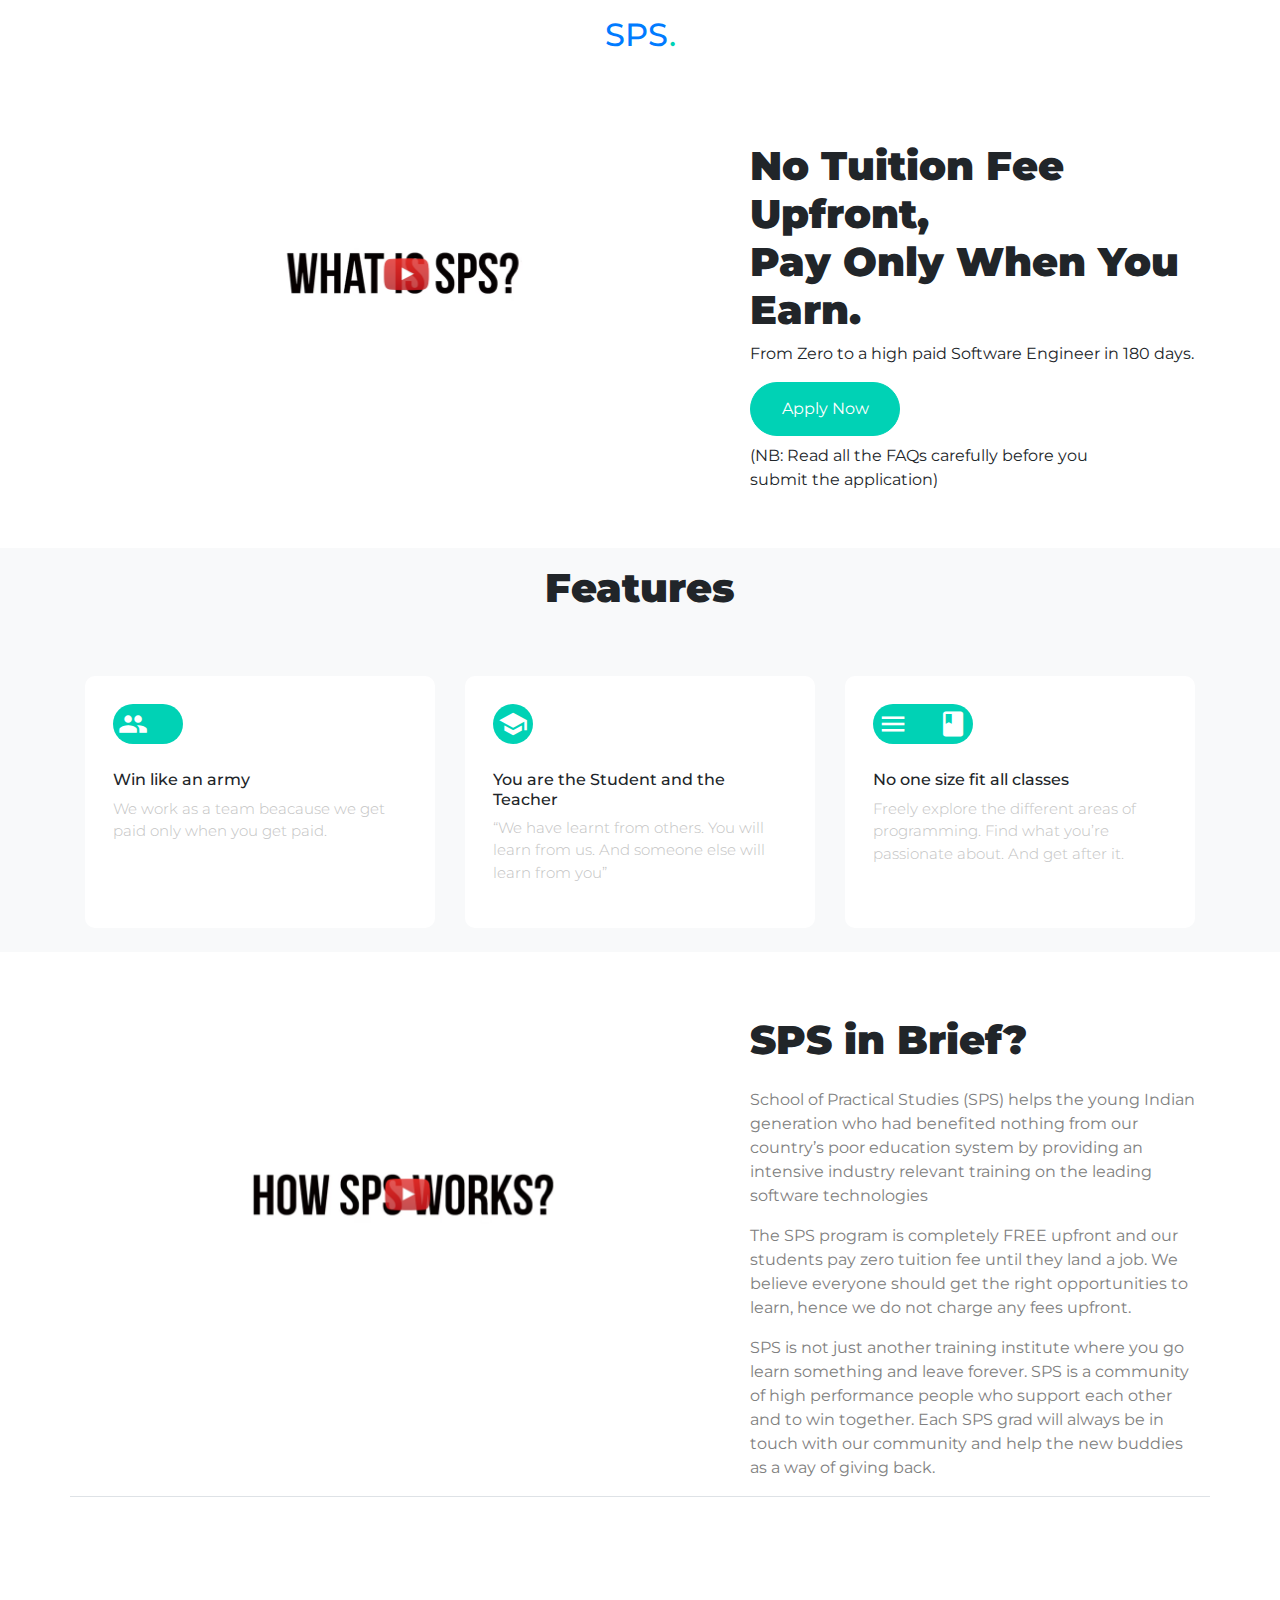
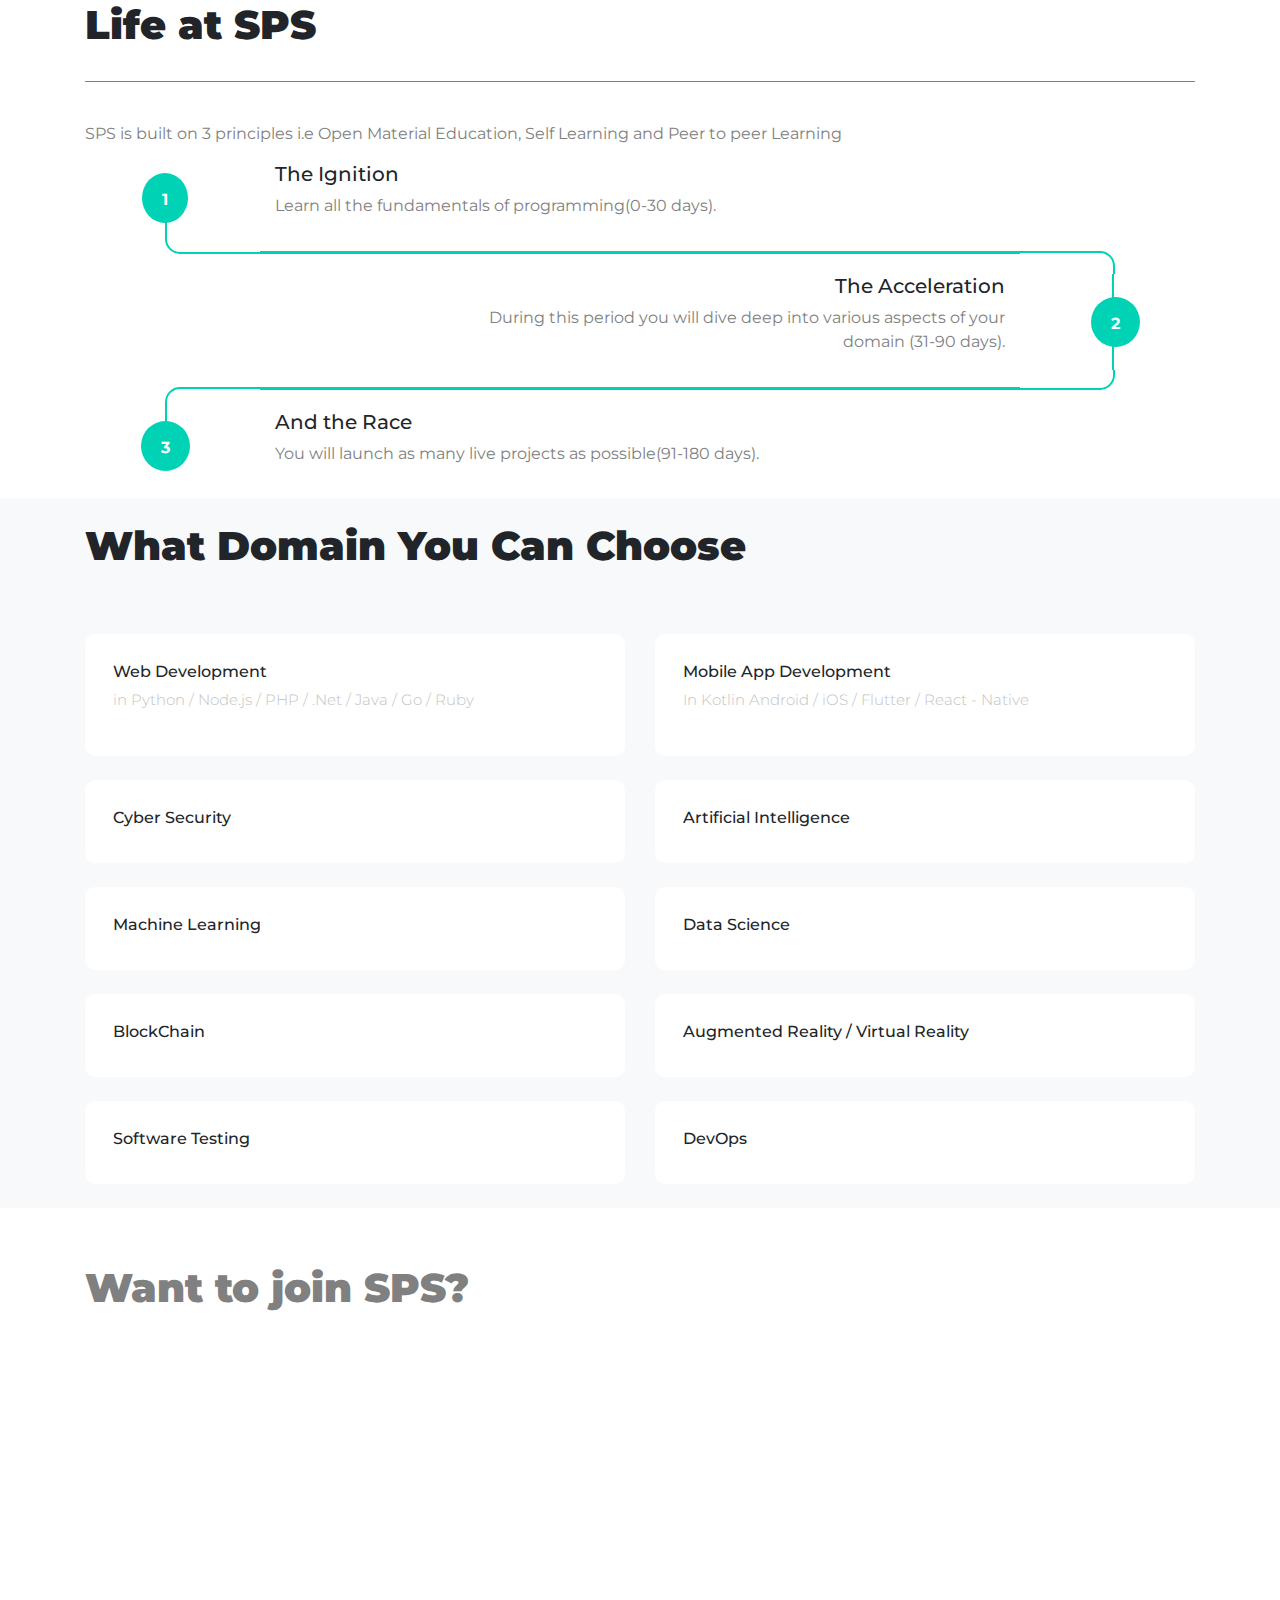
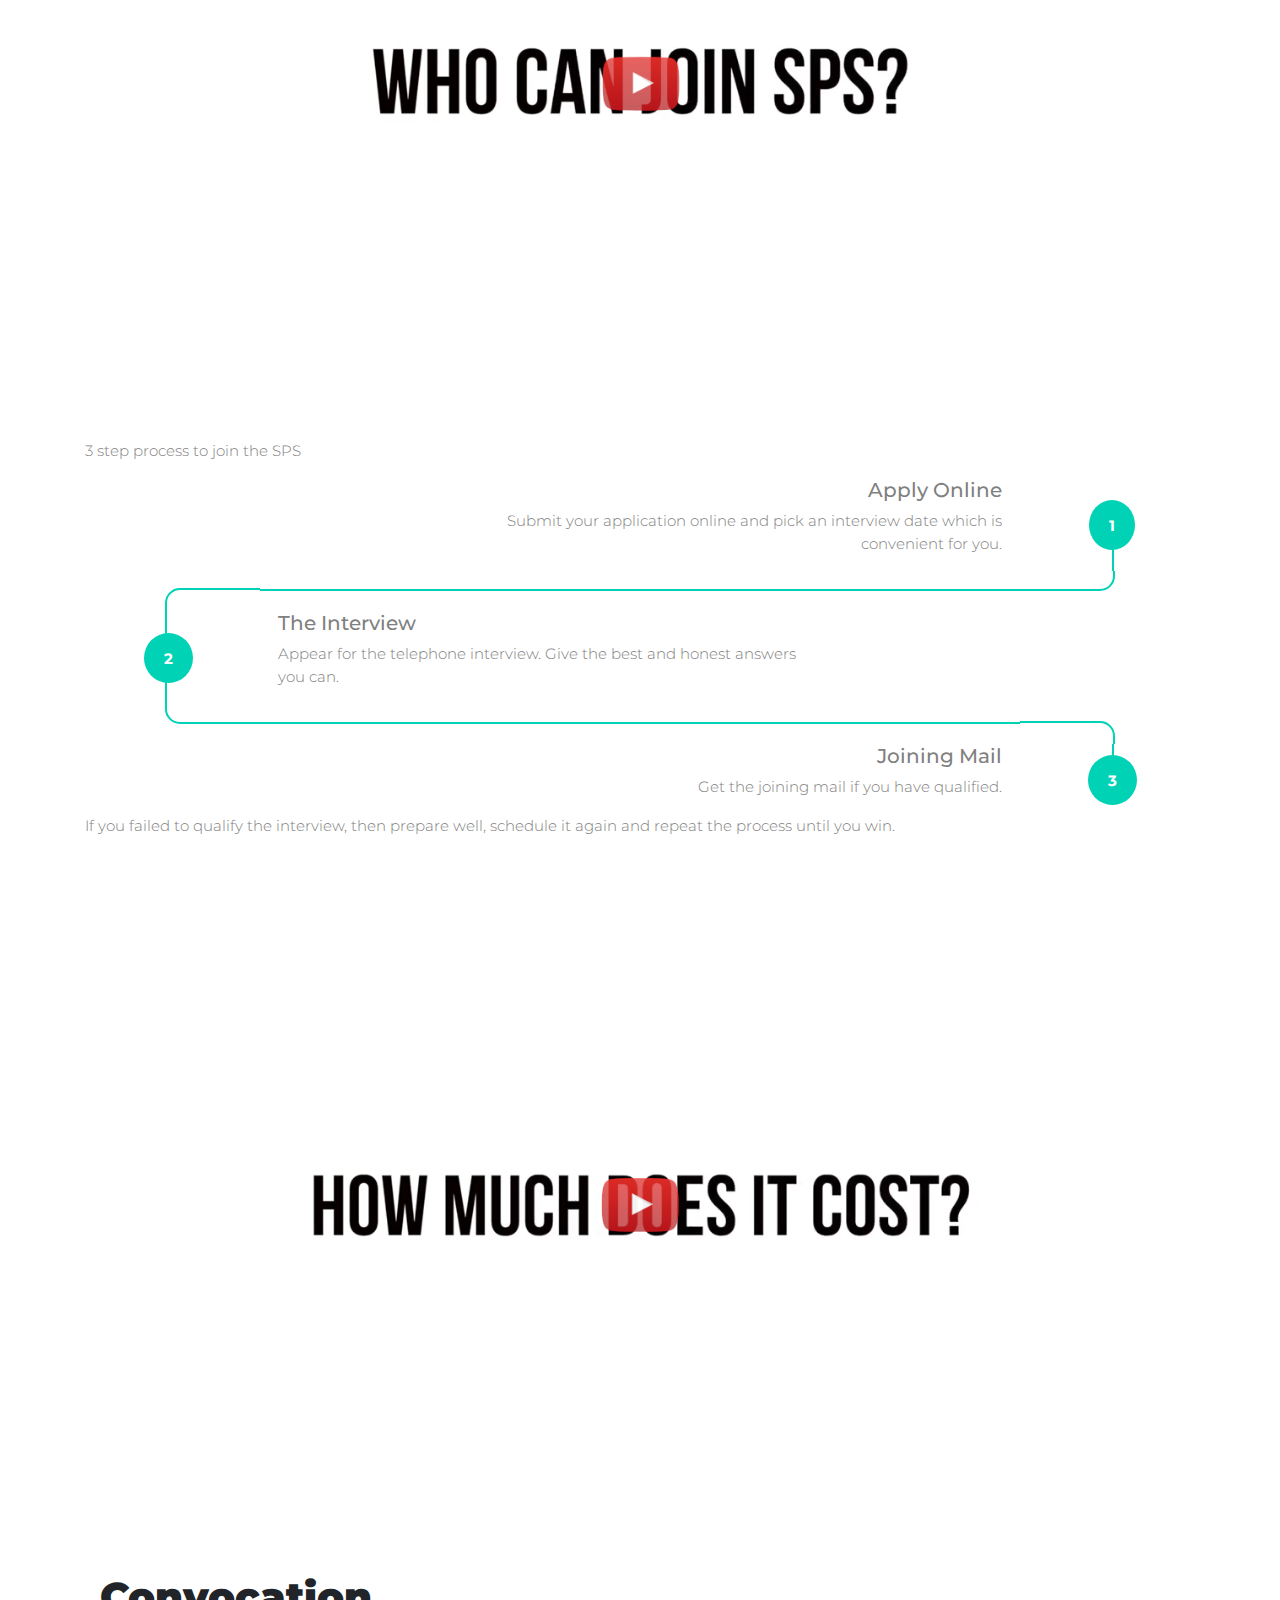
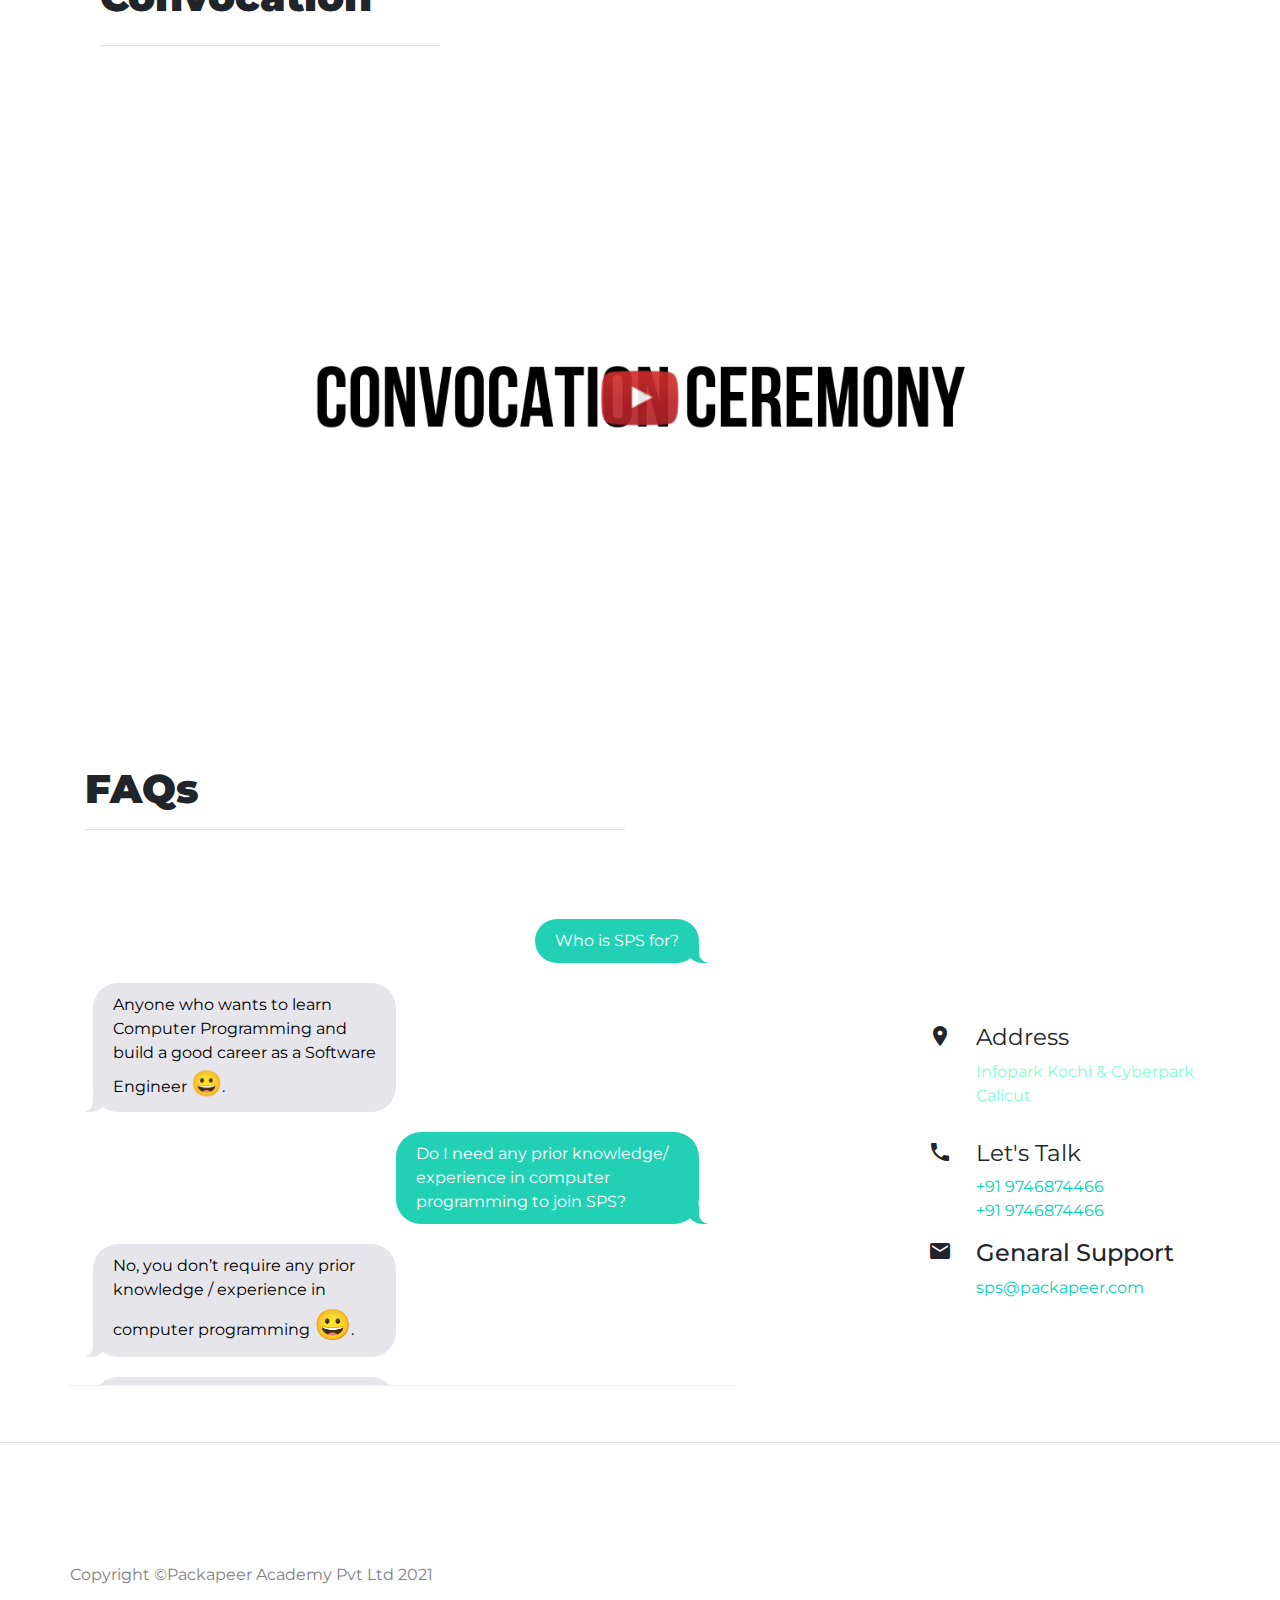
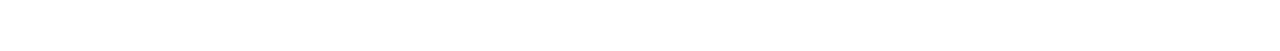
==== index.html @ 2b617ceb "completed Sps-Website" ====
<!DOCTYPE html>
<html lang="en">
<head>
    <meta charset="UTF-8">
    <meta http-equiv="X-UA-Compatible" content="IE=edge">
    <meta name="viewport" content="width=device-width, initial-scale=1.0">
    <title>Document</title>
    <link rel="stylesheet" href="https://pro.fontawesome.com/releases/v5.10.0/css/all.css" integrity="sha384-AYmEC3Yw5cVb3ZcuHtOA93w35dYTsvhLPVnYs9eStHfGJvOvKxVfELGroGkvsg+p" crossorigin="anonymous"/>
    <link href="https://cdn.jsdelivr.net/npm/bootstrap@5.1.1/dist/css/bootstrap.min.css" rel="stylesheet" integrity="sha384-F3w7mX95PdgyTmZZMECAngseQB83DfGTowi0iMjiWaeVhAn4FJkqJByhZMI3AhiU" crossorigin="anonymous">
    <link rel="stylesheet" href="style.css">
    <link rel="stylesheet" href="https://cdnjs.cloudflare.com/ajax/libs/twitter-bootstrap/4.0.0-beta.2/css/bootstrap.css">
    <link href="https://fonts.googleapis.com/icon?family=Material+Icons"
      rel="stylesheet">
</head>
<body>
    <div id="sps-section">
        <div class="container" id="m1">
            <div class="row">
                <div class="col-12 text-center mt-3">
                    <h2 class="sps-logo"><a href="index.html" class="text-black">SPS<span id="logo-span">.</span></a>
                    </h2>
                </div>
            </div>
            <div class="site-section">
                <div class="row mb-5 site site-section feature-big">
                    <div class="col-lg-7" id="m2">
                        <img src="whatssps.png" class="img-fluid mb-5" alt="">
                    </div>
                    <div class="col-lg-5 ps-lg-5 ms-auto mt-md-5 text-black">
                        <h2 style="font-weight: 900; font-size: 40px;">
                            No Tuition Fee Upfront,<br>
                            Pay Only When You Earn.
                        </h2>
                        <p class="mb-3">From Zero to a high paid Software Engineer in 180 days.</p>
                        <div>
                            <a href="#" id="apply-btn" class="btn btn-primary me-2 mb-2">Apply Now</a>
                            <p class="mb-2">(NB: Read all the FAQs carefully before you<br>
                                submit the application)</p>
                        </div>
                    </div>
                </div>
            </div>
       </div>
        <div class="site-section bg-light" id="features">
            <div class="container">
                <div class="row mb-5">
                    <div class="col-12 text-center">
                           <h2 class="feature_title mb-3" id="feature-title">Features</h2>
                    </div>
                </div>
                <div class="row">
                    <div class="col-md-6 col-lg-4 mb-4 mb-lg-4"  id="feature_sec">
                        <div class=" d-block" id="feature_div">
                            <div class="feature_icon mb-4">
                                <span class="material-icons">
                                    groups
                                    </span>
                            </div>
                            <div id="feature-feed">
                                <h3>
                                    Win like an army
                                </h3>
                                <p>We work as a team beacause we get paid only when you get paid.</p>
                                
                            </div>
                        </div>
                    </div>
                    <div class="col-md-6 col-lg-4 mb-4 mb-lg-4" id="feature_sec">
                        <div class="unit-4 d-block" id="feature_div">
                            <div class="unit-4-icon mb-4">
                                
                                <span class="material-icons">
                                    school
                                    </span>
                            </div>
                            <div id="feature-feed">
                                <h3>
                                    You are the Student and the Teacher
                                </h3>
                                <p>“We have learnt from others. You will learn from us. And someone else will learn from you”</p>
                            </div>
                        </div>
                    </div>
                    <div class="col-md-6 col-lg-4 mb-4 mb-lg-4" id="feature_sec">
                        <div class="d-block" id="feature_div">
                            <div class="mb-4">
                                
                                <span class="material-icons">
                                    menu_book
                                    </span>
                            </div>
                            <div id="feature-feed">
                                <h3>
                                    No one size fit all classes
                                </h3>
                                <p>Freely explore the different areas of programming. Find what you’re passionate about. And get after it.</p>
                            </div>
                        </div>
                    </div>
                </div>
            </div>
        </div>
        <div class="brief_section">
            <div class="container">
                <div class="row mb-5 site-section border-bottom">
                    <div class="col-lg-7"> 
                        <img src="Howspsworks.png" class="img-fluid mt-5 mb-5" style="cursor: pointer;" alt="">
                    </div>
                    <div class="col-lg-5 ps-lg-5 ms-auto mt-md-5" id="brief_sec">
                        <h1 class="mb-4" style="font-size: 40px; font-weight: 900;">SPS in Brief?</h1>
                        <p>School of Practical Studies (SPS) helps the young Indian generation who had benefited nothing from our country’s poor education system by providing an intensive industry relevant training on the leading software technologies</p>
                        <p>The SPS program is completely FREE upfront and our students pay zero tuition fee until they land a job. We believe everyone should get the right opportunities to learn, hence we do not charge any fees upfront.</p>
                        <p>SPS is not just another training institute where you go learn something and leave forever. SPS is a community of high performance people who support each other and to win together. Each SPS grad will always be in touch with our community and help the new buddies as a way of giving back.</p>
                    </div>
                </div>
                <div class="row mt-3 mb-3">
                    <div class="col-lg-12 pe-lg-12 me-auto mt-5 order-2 order-lg-1" id="life_sec">
                        <h2 class="pb-3 pt-2 feature_life" style="font-size: 40px; font-weight: 900;">Life at SPS</h2>
                        <hr class="spsline">
                        <p class="pt-4" >SPS is built on 3 principles i.e Open Material Education, Self Learning and Peer to peer Learning</p>
    <!--first section-->
    <div class="row align-items-center how-it-works">
      <div class="col-2 text-center bottom">
        <div class="circle">1</div>
      </div>
      <div class="col-6" id="life_sec">
        <h5>The Ignition</h5>
        <p>Learn all the fundamentals of programming(0-30 days).</p>
      </div>
    </div>
    <!--path between 1-2-->
    <div class="row timeline">
      <div class="col-2">
        <div class="corner top-right"></div>
      </div>
      <div class="col-8">
        <hr/>
      </div>
      <div class="col-2">
        <div class="corner left-bottom"></div>
      </div>
    </div>
    <!--second section-->
    <div class="row align-items-center justify-content-end how-it-works">
      <div class="col-6 text-right" id="life_sec">
        <h5>The Acceleration</h5>
        <p>During this period you will dive deep into various aspects of your domain (31-90 days).</p>
      </div>
      <div class="col-2 text-center full">
        <div class="circle">2</div>
      </div>
    </div>
    <!--path between 2-3-->
    <div class="row timeline">
      <div class="col-2">
        <div class="corner right-bottom"></div>
      </div>
      <div class="col-8">
        <hr/>
      </div>
      <div class="col-2">
        <div class="corner top-left"></div>
      </div>
    </div>
    <!--third section-->
    <div class="row align-items-center how-it-works">
      <div class="col-2 text-center top">
        <div class="circle">3</div>
      </div>
      <div class="col-6" id="life_sec">
        <h5>And the Race</h5>
        <p>You will launch as many live projects as possible(91-180 days).</p>
      </div>
    </div>
                    </div>
                </div>
            </div>
        </div>
    </div>
    <div class="domain-section bg-light">
        <div class="container">
            <div class="row mb-5">
                <div class="col-12 text-center">
                    <h2 class="mb-3 mt-4 text-left" style="font-size: 40px; font-weight: 900;">What Domain You Can Choose</h2>
                </div>
            </div>
            <div class="row align-items-stretch">
                <div class="col-md-6 col-lg-6 mb-4 mb-lg-4">
                    <div id="feature_div">
                        <div id="feature-feed">
                            <h3>Web Development</h3>
                            <p>in Python / Node.js / PHP / .Net / Java / Go / Ruby</p>
                        </div>
                    </div>
                </div>
                <div class="col-md-6 col-lg-6 mb-4 mb-lg-4">
                    <div id="feature_div">
                        <div id="feature-feed">
                            <h3>Mobile App Development</h3>
                            <p>In Kotlin Android / iOS / Flutter / React - Native</p>
                        </div>
                    </div>
                </div>
                <div class="col-md-6 col-lg-6 mb-4 mb-lg-4">
                    <div id="feature_div">
                        <div id="feature-feed">
                            <h3>Cyber Security</h3>
                        </div>
                    </div>
                </div>
                <div class="col-md-6 col-lg-6 mb-4 mb-lg-4">
                    <div id="feature_div">
                        <div id="feature-feed">
                            <h3>Artificial Intelligence</h3>
                        </div>
                    </div>
                </div>
                <div class="col-md-6 col-lg-6 mb-4 mb-lg-4">
                    <div id="feature_div">
                        <div id="feature-feed">
                            <h3>Machine Learning</h3>
                        </div>
                    </div>
                </div>
                <div class="col-md-6 col-lg-6 mb-4 mb-lg-4">
                    <div id="feature_div">
                        <div id="feature-feed">
                            <h3>Data Science</h3>
                        </div>
                    </div>
                </div>
                <div class="col-md-6 col-lg-6 mb-4 mb-lg-4">
                    <div id="feature_div">
                        <div id="feature-feed">
                            <h3>BlockChain</h3>
                        </div>
                    </div>
                </div>
                <div class="col-md-6 col-lg-6 mb-4 mb-lg-4">
                    <div id="feature_div">
                        <div id="feature-feed">
                            <h3>Augmented Reality / Virtual Reality</h3>
                        </div>
                    </div>
                </div>
                <div class="col-md-6 col-lg-6 mb-4 mb-lg-4">
                    <div id="feature_div">
                        <div id="feature-feed">
                            <h3>Software Testing</h3>
                        </div>
                    </div>
                </div>
                <div class="col-md-6 col-lg-6 mb-4 mb-lg-4">
                    <div id="feature_div">
                        <div id="feature-feed">
                            <h3>DevOps</h3>
                        </div>
                    </div>
                </div>
            </div>
        </div>
    </div>
    <div class="join-section mb-3 mt-3 ">
        <div class="col-lg-12 pr-lg-12 mr-auto mt-5 order-2 order-lg-1">
            <div class=" container ">
                <h1 class="pb-3 pt-2 text-black" style="font-size:40px; font-weight: 900;">Want to join SPS?</h1>
                
                <div class="col-12">
                    <img src="whocanjoinsps.png" alt="youtube video of who can join sps" class="img-fluid mt-5 mb-5" style="cursor: pointer;">
                </div>
                <p>3 step process to join the SPS</p>
                <!---------first section----->
                <div class="row align-items-center justify-content-end how-it-works d-flex">
                    <div class="col-6 text-right">
                      <h5 class="text-black">Apply Online</h5>
                      <p>Submit your application online and pick an interview date which is convenient for you.</p>
                    </div>
                    <div class="col-2 text-center bottom d-inline-flex justify-content-center align-items-center" style="margin-right: 3px;">
                      <div class="circle font-weight-bold">1</div>
                    </div>
                </div>
                <!---------first section  End----->
                <!----path between 1-2-->
                <div class="row timeline">
                    <div class="col-2">
                      <div class="corner right-bottom"></div>
                    </div>
                    <div class="col-8">
                      <hr>
                    </div>
                    <div class="col-2">
                      <div class="corner top-left"></div>
                    </div>
                  </div>
                  <!----path between 1-2 End-->
                  <!---------second section  ----->
                  <div class="row align-items-center how-it-works d-flex">
                    <div class="col-2 text-center full d-inline-flex justify-content-center align-items-center" style="margin-left: 3px;">
                      <div class="circle font-weight-bold">2</div>
                    </div>
                    <div class="col-6">
                      <h5 class="text-black">The Interview</h5>
                      <p>Appear for the telephone interview. Give the best and honest answers you can.
                      </p>
                    </div>
                  </div>
                  <!---------second section   End----->
                  <!--path between 2-3-->
                  <div class="row timeline">
                    <div class="col-2">
                      <div class="corner top-right"></div>
                    </div>
                    <div class="col-8">
                      <hr>
                    </div>
                    <div class="col-2">
                      <div class="corner left-bottom"></div>
                    </div>
                  </div>
                  <!--path between 2-3 end-->
                  <!---------third section----->
                  <div class="row align-items-center justify-content-end how-it-works d-flex">
                    <div class="col-6 text-right">
                      <h5 class="text-black">Joining Mail</h5>
                      <p>Get the joining mail if you have qualified. </p>
                    </div>
                    <div class="col-2 text-center top d-inline-flex justify-content-center align-items-center" style="margin-right: 3px;">
                      <div class="circle font-weight-bold">3</div>
                    </div>
                    </div>
                  <!---------third section  End----->
                  <p>If you failed to qualify the interview, then prepare well, schedule it again and repeat the process until you
                    win.</p>
                    <div class="col-12">
                        <img src="howmuchdoesitcost.png" alt="video of how much does it cost" class="img-fluid mt-5 mb-5">
                    </div>
            </div>
        </div>
    </div>
    <div class="convocation-section">
        <div class="container">
            <div class="col-md-4 mt-3">
                <h1 class="pb-4 border-bottom" style="font-size: 40px; font-weight: 900;">Convocation</h1>
            </div>
            <div class="col-12">
                <img src="ConvocationCeremony.png" alt="convovation cerymony" class="img-fluid mb-5 mt-5">
            </div>
        </div>
    </div>
    <div class="faq_section" >
        <div class="container">
            <div class="row">
                <div class="col-md-12 col-lg-6">
                    <h2 class="pb-3 pt-2 border-bottom mb-5" style="font-size: 40px; font-weight: 900;">FAQs</h2>
                </div>
            </div>
            <div class="row" >
                <div class="col-md-12 col-lg-7 pb-5" >
                    <div class="row chat-height mb-2 mt-2" style="min-height: 500px;">
                        <form class="chat">
                          <div class="messages" id="collabthread">
                            <!-- ngRepeat: m in messages -->
                            <div class="chat-top">shabeer</div>
                            <div class="message ng-scope" ng-repeat="m in messages">
                                
                              <div ng-class="(m.direction==1) ? 'in': 'out'" class="out">
              
                                <p class="m-0 ng-binding">Who is SPS for?</p>
                                <date class="ng-binding "><b class="ng-binding">Shabeer</b> Feb 15, 2:30 PM </date>
                              </div>
                            </div><!-- end ngRepeat: m in messages -->
                            <div class="message ng-scope" ng-repeat="m in messages">
                              <div ng-class="(m.direction==1) ? 'in': 'out'" class="in">
              
                                <p class="m-0 ng-binding">Anyone who wants to learn Computer Programming and build a good career as a
                                  Software Engineer <span class="txt1" style="font-size:25px;">😀</span>.</p>
                                <date class="ng-binding"><b class="ng-binding">Faizal</b> Feb 15, 2:31 PM </date>
                              </div>
                            </div><!-- end ngRepeat: m in messages -->
                            <div class="message ng-scope" ng-repeat="m in messages">
                              <div ng-class="(m.direction==1) ? 'in': 'out'" class="out">
              
                                <p class="m-0 ng-binding">Do I need any prior knowledge/ experience in computer programming to join
                                  SPS?</p>
                                <date class="ng-binding"><b class="ng-binding">Shabeer</b> Feb 15, 2:32 PM </date>
                              </div>
                            </div><!-- end ngRepeat: m in messages -->
                            <div class="message ng-scope" ng-repeat="m in messages">
                              <div ng-class="(m.direction==1) ? 'in': 'out'" class="in">
              
                                <p class="m-0 ng-binding">No, you don’t require any prior knowledge / experience in computer
                                  programming <span class="txt1" style="font-size:30px;">😀</span>.</p>
                                <date class="ng-binding"><b class="ng-binding">Faizal</b> Feb 15, 2:32 PM </date>
                              </div>
                            </div><!-- end ngRepeat: m in messages -->
              
              
              
                            <div class="message ng-scope" ng-repeat="m in messages">
                              <div ng-class="(m.direction==1) ? 'in': 'out'" class="in">
              
                                <p class="m-0 ng-binding">But you must be ready to learn it. <span class="txt1" style="font-size:25px;">😀</span></p>
                                <date class="ng-binding"><b class="ng-binding">Faizal</b> Feb 15, 2:33 PM </date>
                              </div>
                            </div><!-- end ngRepeat: m in messages -->
              
              
              
                            <div class="message ng-scope" ng-repeat="m in messages">
                              <div ng-class="(m.direction==1) ? 'in': 'out'" class="out">
              
                                <p class="m-0 ng-binding">Do I need a degree to join SPS?</p>
                                <date class="ng-binding"><b class="ng-binding">Shabeer</b> Feb 15, 2:33 PM </date>
                              </div>
                            </div><!-- end ngRepeat: m in messages -->
              
              
                            <div class="message ng-scope" ng-repeat="m in messages">
                              <div ng-class="(m.direction==1) ? 'in': 'out'" class="in">
              
                                <p class="m-0 ng-binding">No, you don’t need any degree or educational qualifications <span class="txt1" style="font-size:30px;">😀</span>.</p>
                                <date class="ng-binding"><b class="ng-binding">Faizal</b> Feb 15, 2:34 PM </date>
                              </div>
                            </div><!-- end ngRepeat: m in messages -->
              
              
              
                            <div class="message ng-scope" ng-repeat="m in messages">
                              <div ng-class="(m.direction==1) ? 'in': 'out'" class="out">
              
                                <p class="m-0 ng-binding">What are the eligibility criteria to join SPS?</p>
                                <date class="ng-binding"><b class="ng-binding">Shabeer</b> Feb 15, 2:34 PM </date>
                              </div>
                            </div><!-- end ngRepeat: m in messages -->
              
              
                            <div class="message ng-scope" ng-repeat="m in messages">
                              <div ng-class="(m.direction==1) ? 'in': 'out'" class="in">
              
                                <p class="m-0 ng-binding">Applicants should have basic mathematical skills such as addition,
                                  subtraction, multiplication and division.<span class="txt1" style="font-size:25px;">➕➖➗✖</span></p>
                                <date class="ng-binding"><b class="ng-binding">Faizal</b> Feb 15, 2:35 PM </date>
                              </div>
                            </div><!-- end ngRepeat: m in messages -->
              
              
                            <div class="message ng-scope" ng-repeat="m in messages">
                              <div ng-class="(m.direction==1) ? 'in': 'out'" class="in">
              
                                <p class="m-0 ng-binding">Ability to read and write in English.<span class="txt1" style="font-size:25px;">📖📝</span></p>
                                <date class="ng-binding"><b class="ng-binding">Faizal</b> Feb 15, 2:35 PM </date>
                              </div>
                            </div><!-- end ngRepeat: m in messages -->
              
              
              
              
                            <div class="message ng-scope" ng-repeat="m in messages">
                              <div ng-class="(m.direction==1) ? 'in': 'out'" class="out">
              
                                <p class="m-0 ng-binding">Can I learn a specific domain like cybersecurity, data science, AI/ML etc.,
                                  at SPS?</p>
                                <date class="ng-binding"><b class="ng-binding">Shabeer</b> Feb 15, 2:36 PM </date>
                              </div>
                            </div><!-- end ngRepeat: m in messages -->
              
                            <div class="message ng-scope" ng-repeat="m in messages">
                              <div ng-class="(m.direction==1) ? 'in': 'out'" class="in">
              
                                <p class="m-0 ng-binding">Yes, you can choose any domain as you wish<span class="txt1" style="font-size:25px;">🙂</span></p>
                                <date class="ng-binding"><b class="ng-binding">Faizal</b> Feb 15, 2:37 PM </date>
                              </div>
                            </div><!-- end ngRepeat: m in messages -->
              
                            <div class="message ng-scope" ng-repeat="m in messages">
                              <div ng-class="(m.direction==1) ? 'in': 'out'" class="in">
              
                                <p class="m-0 ng-binding">We don’t control what you learn</p>
                                <date class="ng-binding"><b class="ng-binding">Faizal</b> Feb 15, 2:37 PM </date>
                              </div>
                            </div><!-- end ngRepeat: m in messages -->
              
                            <div class="message ng-scope" ng-repeat="m in messages">
                              <div ng-class="(m.direction==1) ? 'in': 'out'" class="in">
              
                                <p class="m-0 ng-binding">Everything is self learnt and learnt from peers</p>
                                <date class="ng-binding"><b class="ng-binding">Faizal</b> Feb 15, 2:37 PM </date>
                              </div>
                            </div><!-- end ngRepeat: m in messages -->
              
              
              
                            <div class="message ng-scope" ng-repeat="m in messages">
                              <div ng-class="(m.direction==1) ? 'in': 'out'" class="out">
              
                                <p class="m-0 ng-binding">What are the admission procedures of SPS?</p>
                                <date class="ng-binding"><b class="ng-binding">Shabeer</b> Feb 15, 2:40 PM </date>
                              </div>
                            </div><!-- end ngRepeat: m in messages -->
              
              
                            <div class="message ng-scope" ng-repeat="m in messages">
                              <div ng-class="(m.direction==1) ? 'in': 'out'" class="in">
              
                                <p class="m-0 ng-binding">1. Submit an online application on this website. <span class="txt1" style="font-size:25px;"> 📧 </span></p>
                                <date class="ng-binding"><b class="ng-binding">Faizal</b> Feb 15, 2:41 PM </date>
                              </div>
                            </div><!-- end ngRepeat: m in messages -->
              
              
                            <div class="message ng-scope" ng-repeat="m in messages">
                              <div ng-class="(m.direction==1) ? 'in': 'out'" class="in">
              
                                <p class="m-0 ng-binding">2.You will get an interview call from SPS at the date and time you have
                                  picked up <span class="txt1" style="font-size:25px;">☎ </span></p>
                                <date class="ng-binding"><b class="ng-binding">Faizal</b> Feb 15, 2:41 PM </date>
                              </div>
                            </div><!-- end ngRepeat: m in messages -->
              
              
                            <div class="message ng-scope" ng-repeat="m in messages">
                              <div ng-class="(m.direction==1) ? 'in': 'out'" class="in">
              
                                <p class="m-0 ng-binding">3.If you qualify the interview you will get a joining date and other details
                                  via email <span class="txt1" style="font-size:25px;">📩</span></p>
                                <date class="ng-binding"><b class="ng-binding">Faizal</b> Feb 15, 2:42 PM </date>
                              </div>
                            </div><!-- end ngRepeat: m in messages -->
              
              
                            <div class="message ng-scope" ng-repeat="m in messages">
                              <div ng-class="(m.direction==1) ? 'in': 'out'" class="in">
              
                                <p class="m-0 ng-binding">4.Pay the refundable caution deposit amount and confirm your seat<span class="txt1" style="font-size:25px;">👍</span></p>
                                <date class="ng-binding"><b class="ng-binding">Faizal</b> Feb 15, 2:42 PM </date>
                              </div>
                            </div><!-- end ngRepeat: m in messages -->
              
              
                            <div class="message ng-scope" ng-repeat="m in messages">
                              <div ng-class="(m.direction==1) ? 'in': 'out'" class="out">
              
                                <p class="m-0 ng-binding">How do I prepare for the SPS interview?</p>
                                <date class="ng-binding"><b class="ng-binding">Shabeer</b> Feb 15, 2:43 PM </date>
                              </div>
                            </div><!-- end ngRepeat: m in messages -->
              
              
              
              
                            <div class="message ng-scope" ng-repeat="m in messages">
                              <div ng-class="(m.direction==1) ? 'in': 'out'" class="in">
              
                                <p class="m-0 ng-binding">SPS interview consists of very basic programming questions and few general
                                  questions about yourself.</p>
                                <date class="ng-binding"><b class="ng-binding">Faizal</b> Feb 15, 2:43 PM </date>
                              </div>
                            </div><!-- end ngRepeat: m in messages -->
              
              
              
              
              
                            <div class="message ng-scope" ng-repeat="m in messages">
                              <div ng-class="(m.direction==1) ? 'in': 'out'" class="out">
              
                                <p class="m-0 ng-binding">Can I apply again if I failed the interview? <span class="txt1" style="font-size:25px;">😐</span></p>
                                <date class="ng-binding"><b class="ng-binding">Shabeer</b> Feb 15, 2:44 PM </date>
                              </div>
                            </div><!-- end ngRepeat: m in messages -->
              
              
                            <div class="message ng-scope" ng-repeat="m in messages">
                              <div ng-class="(m.direction==1) ? 'in': 'out'" class="in">
              
                                <p class="m-0 ng-binding">Yes, you can apply till you get qualified<span class="txt1" style="font-size:25px;">😀</span>.</p>
                                <date class="ng-binding"><b class="ng-binding">Faizal</b> Feb 15, 2:45 PM </date>
                              </div>
                            </div><!-- end ngRepeat: m in messages -->
              
                            <div class="message ng-scope" ng-repeat="m in messages">
                              <div ng-class="(m.direction==1) ? 'in': 'out'" class="in">
              
                                <p class="m-0 ng-binding">But be prepared thoroughly before you make each attempt<span class="txt1" style="font-size:25px;">😉</span>.</p>
                                <date class="ng-binding"><b class="ng-binding">Faizal</b> Feb 15, 2:45 PM </date>
                              </div>
                            </div><!-- end ngRepeat: m in messages -->
              
              
              
              
              
                            <div class="message ng-scope" ng-repeat="m in messages">
                              <div ng-class="(m.direction==1) ? 'in': 'out'" class="out">
              
                                <p class="m-0 ng-binding">Will I have to pay any fee upfront?</p>
                                <date class="ng-binding"><b class="ng-binding">Shabeer</b> Feb 15, 2:46 PM </date>
                              </div>
                            </div><!-- end ngRepeat: m in messages -->
              
              
              
              
                            <div class="message ng-scope" ng-repeat="m in messages">
                              <div ng-class="(m.direction==1) ? 'in': 'out'" class="in">
              
                                <p class="m-0 ng-binding">No. There are no upfront fees and you pay via an <b>ISA</b> (detailed
                                  explanation in the following questions) once you get a job <span class="txt1" style="font-size:25px;">👍</span></p>
                                <date class="ng-binding"><b class="ng-binding">Faizal</b> Feb 15, 2:47 PM </date>
                              </div>
                            </div><!-- end ngRepeat: m in messages -->
              
              
                            <div class="message ng-scope" ng-repeat="m in messages">
                              <div ng-class="(m.direction==1) ? 'in': 'out'" class="in">
              
                                <p class="m-0 ng-binding">However, we request a fully refundable deposit of Rs 10,000 once you get
                                  selected, to confirm your seat in a batch </p>
                                <date class="ng-binding"><b class="ng-binding">Faizal</b> Feb 15, 2:47 PM </date>
                              </div>
                            </div><!-- end ngRepeat: m in messages -->
              
              
                            <div class="message ng-scope" ng-repeat="m in messages">
                              <div ng-class="(m.direction==1) ? 'in': 'out'" class="in">
              
                                <p class="m-0 ng-binding">We do this because we’ve limited seats in the program and we need to make
                                  sure someone else can’t take away this opportunity from you by false confirmation</p>
                                <date class="ng-binding"><b class="ng-binding">Faizal</b> Feb 15, 2:47 PM </date>
                              </div>
                            </div><!-- end ngRepeat: m in messages -->
              
              
                            <div class="message ng-scope" ng-repeat="m in messages">
                              <div ng-class="(m.direction==1) ? 'in': 'out'" class="in">
              
                                <p class="m-0 ng-binding">We refund the full amount of Rs 10,000 when you complete the program<span class="txt1" style="font-size:25px;">😊</span></p>
                                <date class="ng-binding"><b class="ng-binding">Faizal</b> Feb 15, 2:48 PM </date>
                              </div>
                            </div><!-- end ngRepeat: m in messages -->
              
              
                            <div class="message ng-scope" ng-repeat="m in messages">
                              <div ng-class="(m.direction==1) ? 'in': 'out'" class="out">
              
                                <p class="m-0 ng-binding">Can I pay the tuition fee upfront and Avoid ISA ?</p>
                                <date class="ng-binding"><b class="ng-binding">Shabeer</b> Feb 15, 2:49 PM </date>
                              </div>
                            </div><!-- end ngRepeat: m in messages -->
              
              
                            <div class="message ng-scope" ng-repeat="m in messages">
                              <div ng-class="(m.direction==1) ? 'in': 'out'" class="in">
              
                                <p class="m-0 ng-binding">Yes, You can pay a one time fee of Rs. 52,500+GST as a Course fee and you
                                  don’t have to sign <b>ISA</b> </p>
                                <date class="ng-binding"><b class="ng-binding">Faizal</b> Feb 15, 2:48 PM </date>
                              </div>
                            </div><!-- end ngRepeat: m in messages -->
              
              
              
                            <div class="message ng-scope" ng-repeat="m in messages">
                              <div ng-class="(m.direction==1) ? 'in': 'out'" class="out">
              
                                <p class="m-0 ng-binding">Are there any other hidden charges <span class="txt1" style="font-size:25px;">🧐</span>?</p>
                                <date class="ng-binding"><b class="ng-binding">Shabeer</b> Feb 15, 2:30 AM </date>
                              </div>
                            </div><!-- end ngRepeat: m in messages -->
              
              
              
              
                            <div class="message ng-scope" ng-repeat="m in messages">
                              <div ng-class="(m.direction==1) ? 'in': 'out'" class="in">
              
                                <p class="m-0 ng-binding">No, there are no other hidden charges like admission fee, exam fee,
                                  certificate fee, blah blah blah <span class="txt1" style="font-size:25px;">😜</span></p>
                                <date class="ng-binding"><b class="ng-binding">Faizal</b> Feb 15, 2:31 AM </date>
                              </div>
                            </div><!-- end ngRepeat: m in messages -->
              
              
                            <div class="message ng-scope" ng-repeat="m in messages">
                              <div ng-class="(m.direction==1) ? 'in': 'out'" class="in">
              
                                <p class="m-0 ng-binding">But candidates are requested to pay a small amount for the infrastructure
                                  facilities that you use like internet, dedicated workspace, cleaning and maintenance etc.,<span class="txt1" style="font-size:25px;">📡 👨‍💻 🧹</span></p>
                                <date class="ng-binding"><b class="ng-binding">Faizal</b> Feb 15, 2:31 AM </date>
                              </div>
                            </div><!-- end ngRepeat: m in messages -->
              
              
                            <div class="message ng-scope" ng-repeat="m in messages">
                              <div ng-class="(m.direction==1) ? 'in': 'out'" class="in">
              
                                <p class="m-0 ng-binding">which usually ranges between Rs. 3000 to 4000 per month depends upon the SPS
                                  hub you get<span class="txt1" style="font-size:25px;">🙂</span></p>
                                <date class="ng-binding"><b class="ng-binding">Faizal</b> Feb 15, 2:31 AM </date>
                              </div>
                            </div><!-- end ngRepeat: m in messages -->
              
              
              
              
                            <div class="message ng-scope" ng-repeat="m in messages">
                              <div ng-class="(m.direction==1) ? 'in': 'out'" class="out">
              
                                <p class="m-0 ng-binding">What is an ISA and how does it work <span class="txt1" style="font-size:25px;">🤔</span>?</p>
                                <date class="ng-binding"><b class="ng-binding">Shabeer</b> Feb 15, 2:30 AM </date>
                              </div>
                            </div><!-- end ngRepeat: m in messages -->
              
              
              
                            <div class="message ng-scope" ng-repeat="m in messages">
                              <div ng-class="(m.direction==1) ? 'in': 'out'" class="in">
              
                                <p class="m-0 ng-binding">An ISA or Income Share Agreement is used for paying SPS tuition once you
                                  have got a job at the salary you deserve</p>
                                <date class="ng-binding"><b class="ng-binding">Faizal</b> Feb 15, 2:31 AM </date>
                              </div>
                            </div><!-- end ngRepeat: m in messages -->
              
              
                            <div class="message ng-scope" ng-repeat="m in messages">
                              <div ng-class="(m.direction==1) ? 'in': 'out'" class="in">
              
                                <p class="m-0 ng-binding">You will pay 15% of your monthly income for a maximum period of 24 months or
                                  a maximum cap amount of Rs 2 lakhs</p>
                                <date class="ng-binding"><b class="ng-binding">Faizal</b> Feb 15, 2:31 AM </date>
                              </div>
                            </div><!-- end ngRepeat: m in messages -->
              
                            <div class="message ng-scope" ng-repeat="m in messages">
                              <div ng-class="(m.direction==1) ? 'in': 'out'" class="in">
              
                                <p class="m-0 ng-binding">Since SPS does not charge any fees upfront, the ISA model incentivises us to
                                  provide superior training and access to the highest paying opportunities for you<span class="txt1" style="font-size:25px;">😊</span></p>
                                <date class="ng-binding"><b class="ng-binding">Faizal</b> Feb 15, 2:31 AM </date>
                              </div>
                            </div><!-- end ngRepeat: m in messages -->
              
              
              
              
              
              
                            <div class="message ng-scope" ng-repeat="m in messages">
                              <div ng-class="(m.direction==1) ? 'in': 'out'" class="out">
              
                                <p class="m-0 ng-binding">What happens if I quit the program? Do I still have to pay <span class="txt1" style="font-size:25px;">🤔</span>?</p>
                                <date class="ng-binding"><b class="ng-binding">Shabeer</b> Feb 15, 2:30 AM </date>
                              </div>
                            </div><!-- end ngRepeat: m in messages -->
              
              
              
              
                            <div class="message ng-scope" ng-repeat="m in messages">
                              <div ng-class="(m.direction==1) ? 'in': 'out'" class="in">
              
                                <p class="m-0 ng-binding">If you quit or do not pass the performance reviews during the program, you
                                  will not be bound by the income share agreement and we will go our separate ways <span class="txt1" style="font-size:25px;">🤷‍♂</span></p>
                                <date class="ng-binding"><b class="ng-binding">Faizal</b> Feb 15, 2:31 AM </date>
                              </div>
                            </div><!-- end ngRepeat: m in messages -->
              
              
              
              
                            <div class="message ng-scope" ng-repeat="m in messages">
                              <div ng-class="(m.direction==1) ? 'in': 'out'" class="out">
              
                                <p class="m-0 ng-binding">When is the security deposit not refunded <span class="txt1" style="font-size:25px;">😢</span>?</p>
                                <date class="ng-binding"><b class="ng-binding">Shabeer</b> Feb 15, 2:30 AM </date>
                              </div>
                            </div><!-- end ngRepeat: m in messages -->
              
              
              
                            <div class="message ng-scope" ng-repeat="m in messages">
                              <div ng-class="(m.direction==1) ? 'in': 'out'" class="in">
              
                                <p class="m-0 ng-binding">The two scenarios where your security deposit will not be refunded are,
                                  <br>1. If you fail to attend the fumigation period in any case.
                                  <br>2. Getting terminated from the 6 month program due to your deliberate poor performances<span class="txt1" style="font-size:25px;">🔻</span>
                                </p>
                                <date class="ng-binding"><b class="ng-binding">Faizal</b> Feb 15, 2:31 AM </date>
                              </div>
                            </div><!-- end ngRepeat: m in messages -->
              
              
                            <div class="message ng-scope" ng-repeat="m in messages">
                              <div ng-class="(m.direction==1) ? 'in': 'out'" class="in">
              
                                <p class="m-0 ng-binding">This is the only way we can hold you accountable and stay away from non
                                  serious candidates <span class="txt1" style="font-size:25px;">💪</span></p>
                                <date class="ng-binding"><b class="ng-binding">Faizal</b> Feb 15, 2:31 AM </date>
                              </div>
                            </div><!-- end ngRepeat: m in messages -->
              
              
              
              
              
              
              
              
                            <div class="message ng-scope" ng-repeat="m in messages">
                              <div ng-class="(m.direction==1) ? 'in': 'out'" class="out">
              
                                <p class="m-0 ng-binding">Can I end the contract early <span class="txt1" style="font-size:25px;">🤨</span>?</p>
                                <date class="ng-binding"><b class="ng-binding">Shabeer</b> Feb 15, 2:30 AM </date>
                              </div>
                            </div><!-- end ngRepeat: m in messages -->
              
              
              
              
              
                            <div class="message ng-scope" ng-repeat="m in messages">
                              <div ng-class="(m.direction==1) ? 'in': 'out'" class="in">
              
                                <p class="m-0 ng-binding">Yes. If you would like to end your contract early, you can pay the amount
                                  equivalent to the payment cap on the contract minus any payments already made <span class="txt1" style="font-size:25px;">😊</span> .</p>
                                <date class="ng-binding"><b class="ng-binding">Faizal</b> Feb 15, 2:31 AM </date>
                              </div>
                            </div><!-- end ngRepeat: m in messages -->
              
              
              
                            <div class="message ng-scope" ng-repeat="m in messages">
                              <div ng-class="(m.direction==1) ? 'in': 'out'" class="out">
              
                                <p class="m-0 ng-binding">Does SPS help me get a job <span class="txt1" style="font-size:25px;">👷‍♀</span> ?</p>
                                <date class="ng-binding"><b class="ng-binding">Shabeer</b> Feb 15, 2:30 AM </date>
                              </div>
                            </div><!-- end ngRepeat: m in messages -->
              
              
              
                            <div class="message ng-scope" ng-repeat="m in messages">
                              <div ng-class="(m.direction==1) ? 'in': 'out'" class="in">
              
                                <p class="m-0 ng-binding">We do everything we possibly can! <span class="txt1" style="font-size:25px;">💪</span></p>
                                <date class="ng-binding"><b class="ng-binding">Faizal</b> Feb 15, 2:31 AM </date>
                              </div>
                            </div><!-- end ngRepeat: m in messages -->
              
              
                            <div class="message ng-scope" ng-repeat="m in messages">
                              <div ng-class="(m.direction==1) ? 'in': 'out'" class="in">
              
                                <p class="m-0 ng-binding">We have a full team dedicated to career development<span class="txt1" style="font-size:25px;">🥇</span></p>
                                <date class="ng-binding"><b class="ng-binding">Faizal</b> Feb 15, 2:31 AM </date>
                              </div>
                            </div><!-- end ngRepeat: m in messages -->
              
                            <div class="message ng-scope" ng-repeat="m in messages">
                              <div ng-class="(m.direction==1) ? 'in': 'out'" class="in">
              
                                <p class="m-0 ng-binding">They help you prepare a resume and portfolio, practice interviews, and even
                                  help you in salary negotiation <span class="txt1" style="font-size:25px;">💰</span></p>
                                <date class="ng-binding"><b class="ng-binding">Faizal</b> Feb 15, 2:31 AM </date>
                              </div>
                            </div><!-- end ngRepeat: m in messages -->
              
                            <div class="message ng-scope" ng-repeat="m in messages">
                              <div ng-class="(m.direction==1) ? 'in': 'out'" class="in">
              
                                <p class="m-0 ng-binding">At the end of the day though, you're the one who needs to apply, interview,
                                  and land the job<span class="txt1" style="font-size:25px;">✌</span></p>
                                <date class="ng-binding"><b class="ng-binding">Faizal</b> Feb 15, 2:31 AM </date>
                              </div>
                            </div><!-- end ngRepeat: m in messages -->
              
              
              
              
              
                            <div class="message ng-scope" ng-repeat="m in messages">
                              <div ng-class="(m.direction==1) ? 'in': 'out'" class="out">
              
                                <p class="m-0 ng-binding">Do I have to take the first job I'm offered <span class="txt1" style="font-size:25px;">🤨</span> ?</p>
                                <date class="ng-binding"><b class="ng-binding">Shabeer</b> Feb 15, 2:30 AM </date>
                              </div>
                            </div><!-- end ngRepeat: m in messages -->
              
              
              
              
              
              
                            <div class="message ng-scope" ng-repeat="m in messages">
                              <div ng-class="(m.direction==1) ? 'in': 'out'" class="in">
              
                                <p class="m-0 ng-binding">No, we dont control where you work<span class="txt1" style="font-size:25px;">😀</span>.</p>
                                <date class="ng-binding"><b class="ng-binding">Faizal</b> Feb 15, 2:31 AM </date>
                              </div>
                            </div><!-- end ngRepeat: m in messages -->
              
              
                            <div class="message ng-scope" ng-repeat="m in messages">
                              <div ng-class="(m.direction==1) ? 'in': 'out'" class="in">
              
                                <p class="m-0 ng-binding">Since developers tend to get raises fairly quickly, we do recommend not over
                                  optimizing your job search and getting a job as fast as possible <span class="txt1" style="font-size:25px;">👍</span>.</p>
                                <date class="ng-binding"><b class="ng-binding">Faizal</b> Feb 15, 2:31 AM </date>
                              </div>
                            </div><!-- end ngRepeat: m in messages -->
              
              
              
              
                            <div class="message ng-scope" ng-repeat="m in messages">
                              <div ng-class="(m.direction==1) ? 'in': 'out'" class="out">
              
                                <p class="m-0 ng-binding">Do I have to work for the same company for 36 months? Can I switch jobs
                                  <span class="txt1" style="font-size:25px;">🤨</span>?
                                </p>
                                <date class="ng-binding"><b class="ng-binding">Shabeer</b> Feb 15, 2:30 AM </date>
                              </div>
                            </div><!-- end ngRepeat: m in messages -->
              
              
              
              
                            <div class="message ng-scope" ng-repeat="m in messages">
                              <div ng-class="(m.direction==1) ? 'in': 'out'" class="in">
              
                                <p class="m-0 ng-binding">No, its all up to you<span class="txt1" style="font-size:25px;">🤷‍♀</span>.
                                </p>
                                <date class="ng-binding"><b class="ng-binding">Faizal</b> Feb 15, 2:31 AM </date>
                              </div>
                            </div><!-- end ngRepeat: m in messages -->
              
              
                            <div class="message ng-scope" ng-repeat="m in messages">
                              <div ng-class="(m.direction==1) ? 'in': 'out'" class="in">
              
                                <p class="m-0 ng-binding">You can switch jobs whenever you want to<span class="txt1" style="font-size:25px;">🤗</span></p>
                                <date class="ng-binding"><b class="ng-binding">Faizal</b> Feb 15, 2:31 AM </date>
                              </div>
                            </div><!-- end ngRepeat: m in messages -->
              
              
              
              
                            <div class="message ng-scope" ng-repeat="m in messages">
                              <div ng-class="(m.direction==1) ? 'in': 'out'" class="out">
              
                                <p class="m-0 ng-binding">When do my ISA repayments start?</p>
                                <date class="ng-binding"><b class="ng-binding">Shabeer</b> Feb 15, 2:30 AM </date>
                              </div>
                            </div><!-- end ngRepeat: m in messages -->
              
              
              
              
              
                            <div class="message ng-scope" ng-repeat="m in messages">
                              <div ng-class="(m.direction==1) ? 'in': 'out'" class="in">
              
                                <p class="m-0 ng-binding">Your ISA payments start when you start earning <span class="txt1" style="font-size:25px;">💰</span> </p>
                                <date class="ng-binding"><b class="ng-binding">Faizal</b> Feb 15, 2:31 AM </date>
                              </div>
                            </div><!-- end ngRepeat: m in messages -->
              
                            <div class="message ng-scope" ng-repeat="m in messages">
                              <div ng-class="(m.direction==1) ? 'in': 'out'" class="in">
              
                                <p class="m-0 ng-binding">If you didn't get any job 6 months after you complete the SPS program, the
                                  ISA automatically expires after 6 such deferred-payment months<span class="txt1" style="font-size:25px;">👍</span></p>
                                <date class="ng-binding"><b class="ng-binding">Faizal</b> Feb 15, 2:31 AM </date>
                              </div>
                            </div><!-- end ngRepeat: m in messages -->
              
              
              
                            <div class="message ng-scope" ng-repeat="m in messages">
                              <div ng-class="(m.direction==1) ? 'in': 'out'" class="out">
              
                                <p class="m-0 ng-binding">What are the interest rates for the ISA?</p>
                                <date class="ng-binding"><b class="ng-binding">Shabeer</b> Feb 15, 2:30 AM </date>
                              </div>
                            </div><!-- end ngRepeat: m in messages -->
              
              
              
              
              
                            <div class="message ng-scope" ng-repeat="m in messages">
                              <div ng-class="(m.direction==1) ? 'in': 'out'" class="in">
              
                                <p class="m-0 ng-binding">ISAs are not loans so they have no interest <span class="txt1" style="font-size:25px;">🚫</span></p>
                                <date class="ng-binding"><b class="ng-binding">Faizal</b> Feb 15, 2:31 AM </date>
                              </div>
                            </div><!-- end ngRepeat: m in messages -->
              
              
              
              
              
              
                            <div class="message ng-scope" ng-repeat="m in messages">
                              <div ng-class="(m.direction==1) ? 'in': 'out'" class="out">
              
                                <p class="m-0 ng-binding">Can I attend the program online?</p>
                                <date class="ng-binding"><b class="ng-binding">Shabeer</b> Feb 15, 2:30 AM </date>
                              </div>
                            </div><!-- end ngRepeat: m in messages -->
              
              
              
              
              
                            <div class="message ng-scope" ng-repeat="m in messages">
                              <div ng-class="(m.direction==1) ? 'in': 'out'" class="in">
              
                                <p class="m-0 ng-binding">No, <span class="txt1" style="font-size:25px;">😕</span> there are no online
                                  batches for SPS.</p>
                                <date class="ng-binding"><b class="ng-binding">Faizal</b> Feb 15, 2:31 AM </date>
                              </div>
                            </div><!-- end ngRepeat: m in messages -->
              
              
                            <div class="message ng-scope" ng-repeat="m in messages">
                              <div ng-class="(m.direction==1) ? 'in': 'out'" class="in">
              
                                <p class="m-0 ng-binding">If you want to achieve something worthwhile in life, you must be ready to
                                  move <span class="txt1" style="font-size:25px;">🙂</span></p>
                                <date class="ng-binding"><b class="ng-binding">Faizal</b> Feb 15, 2:31 AM </date>
                              </div>
                            </div><!-- end ngRepeat: m in messages -->
              
              
              
              
              
              
              
                            <div class="message ng-scope" ng-repeat="m in messages">
                              <div ng-class="(m.direction==1) ? 'in': 'out'" class="out">
              
                                <p class="m-0 ng-binding">Can I attend the program as part-time?</p>
                                <date class="ng-binding"><b class="ng-binding">Shabeer</b> Feb 15, 2:30 AM </date>
                              </div>
                            </div><!-- end ngRepeat: m in messages -->
              
              
              
              
              
              
                            <div class="message ng-scope" ng-repeat="m in messages">
                              <div ng-class="(m.direction==1) ? 'in': 'out'" class="in">
              
                                <p class="m-0 ng-binding">No, <span class="txt1" style="font-size:25px;">😕</span> SPS programs are
                                  full-time.</p>
                                <date class="ng-binding"><b class="ng-binding">Faizal</b> Feb 15, 2:31 AM </date>
                              </div>
                            </div><!-- end ngRepeat: m in messages -->
              
                            <div class="message ng-scope" ng-repeat="m in messages">
                              <div ng-class="(m.direction==1) ? 'in': 'out'" class="in">
              
                                <p class="m-0 ng-binding">You can’t achieve anything worthwhile in life being a part-timer<span class="txt1" style="font-size:25px;">🤐</span></p>
                                <date class="ng-binding"><b class="ng-binding">Faizal</b> Feb 15, 2:31 AM </date>
                              </div>
                            </div><!-- end ngRepeat: m in messages -->
              
              
              
              
              
              
                            <div class="message ng-scope" ng-repeat="m in messages">
                              <div ng-class="(m.direction==1) ? 'in': 'out'" class="out">
              
                                <p class="m-0 ng-binding">Do I need to bring my own laptop <span class="txt1" style="font-size:25px;">💻</span> ?</p>
                                <date class="ng-binding"><b class="ng-binding">Shabeer</b> Feb 15, 2:30 AM </date>
                              </div>
                            </div><!-- end ngRepeat: m in messages -->
              
              
              
              
              
              
                            <div class="message ng-scope" ng-repeat="m in messages">
                              <div ng-class="(m.direction==1) ? 'in': 'out'" class="in">
              
                                <p class="m-0 ng-binding">Yes, you should carry a laptop with a minimum requirement of 4 GB RAM, 120
                                  GB Hard Drive, 1.6 GHz Processor.</p>
                                <date class="ng-binding"><b class="ng-binding">Faizal</b> Feb 15, 2:31 AM </date>
                              </div>
                            </div><!-- end ngRepeat: m in messages -->
              
              
                            <div class="message ng-scope" ng-repeat="m in messages">
                              <div ng-class="(m.direction==1) ? 'in': 'out'" class="in">
              
                                <p class="m-0 ng-binding">If you don’t have one try to get at least a used one<span class="txt1" style="font-size:25px;">👍</span></p>
                                <date class="ng-binding"><b class="ng-binding">Faizal</b> Feb 15, 2:31 AM </date>
                              </div>
                            </div><!-- end ngRepeat: m in messages -->
              
                            <div class="message ng-scope" ng-repeat="m in messages">
                              <div ng-class="(m.direction==1) ? 'in': 'out'" class="out">
              
                                <p class="m-0 ng-binding">I want to join SPS. What should I do <span class="txt1" style="font-size:25px;">🥺</span> ?</p>
                                <date class="ng-binding"><b class="ng-binding">Shabeer</b> Feb 15, 2:30 AM </date>
                              </div>
                            </div><!-- end ngRepeat: m in messages -->
                            <div class="message ng-scope" ng-repeat="m in messages">
                              <div ng-class="(m.direction==1) ? 'in': 'out'" class="in">
                                <p class="m-0 ng-binding">Click on the <a href="#apply-now">Apply now</a> button, and submit your
                                  application.<br>All the best <span class="txt1" style="font-size:25px;">😀</span><span class="txt1" style="font-size:25px;">👍</span></p>
                                <date class="ng-binding"><b class="ng-binding">Faizal</b> Feb 15, 2:31 AM </date>
                              </div>
                            </div><!-- end ngRepeat: m in messages -->
                        </div>
                    </form>
                    </div>
                </div>
                <div class="col-md-12 col-lg-5 pb-5" >
                    <div class="contactsin">
                        <div class="p-b-47 pt-3" style="display: flex;">
                            <span class="material-icons outlined pl-5 pr-4">
                                location_on
                                </span>
                            <div class="info ">
                                <h1 style="font-size: 23px; font-weight: 400;">Address</h1>
                                <p style="color: aquamarine;">Infopark Kochi & Cyberpark Calicut</p>
                            </div>
                        </div>
                        <div class=" p-b-47 pt-3" style="display: flex;">
                            <span class="material-icons  pl-5 pr-4">
                                phone
                                </span>
                            <div class="info">
                                <h1 style="font-size: 23px; font-weight: 400;">Let's Talk</h1>
                                <a class="call" href="tel:+91 9746874466">+91 9746874466</a>
                                <br>
                                <a class="call" href="tel:+91 9746874466">+91 9746874466</a>
                            </div>
                        </div>
                        <div class="p-b-47 pt-3" style="display: flex;">
                            <span class="material-icons outlined pl-5 pr-4 ">
                                email
                                </span>
                            <div class="info ">
                                <h4>Genaral Support</h4>
                                <a class="call" href="mailto:sps@packapeer.com">sps@packapeer.com</a>
                            </div>
                        </div>
                    </div>
                </div>
            </div>
                
            </div>
            
        </div>
    </div>
    <div class="footer py-5 border-top text-center">
        <div class="container">
            <div class="row mb-5">
                <div class="col-12" style="height: 100%; width: 100%;">
                    <i class="fab fa-facebook-f f-icon"></i>
                    <i class="fab fa-twitter f-icon"></i>
                    <a href="#"><i class="fab fa-instagram f-icon"></i></a>
                </div>
            </div>
            <div class="row">
                <p style="color: #808080;">Copyright ©Packapeer Academy Pvt Ltd 2021</p>
            </div>
        </div>
        
    </div>
<script src="https://cdn.jsdelivr.net/npm/bootstrap@5.1.1/dist/js/bootstrap.bundle.min.js" integrity="sha384-/bQdsTh/da6pkI1MST/rWKFNjaCP5gBSY4sEBT38Q/9RBh9AH40zEOg7Hlq2THRZ" crossorigin="anonymous"></script>
</body>
</html>
---- style.css ----
@import url('https://fonts.googleapis.com/css2?family=Montserrat:wght@100;200;300;400;500;700&display=swap');
*{
    margin: 0;
    padding: 0;
    font-family:Montserrat;
}

h1{
    font-size: 40px;
    font-weight: 900;
}
a{
    text-decoration: none;
}
.container{
    padding-left: 15px;
    padding-right: 15px;

}
.sps-logo{
    font-family:Montserrat;
}
#logo-span{
    color: #00D2B5;
}
.site-section{
    padding-top: 1em;
}
#apply-btn{
    border-radius: 27px;
    padding: 14px;
    width: 150px;
    background-color: #00D2B5;
    border: solid 1px #00D2B5;
    font-size: 16px;
    font-weight: 400;
}
#apply-btn:hover{
    background-color: white;
    color: black;
}
#m1{
    background-color: rgb(255, 255, 255);
}
#features{
    background-color: #C3C3C3;
}
#feature-title{
    font-size: 40px;
    font-weight: 900;
}
#feature_div{
    background-color: rgb(255, 255, 255);
    border-radius: 10px;
    position: relative;
    top: 0px;
    transition: .3s all ease;
    padding: 28px;
    height: 100%;
}
#feature_div span{
    color: white;
    background-color: #00D2B5;
    font-size: 30px;
    border-radius: 25px;
    padding: 5px;
}
#feature_div:hover span{
    background-color: rgb(255, 255, 255);
    color: #00D2B5;
}
#feature-feed h3{
    font-size: 16px;
    font-weight: 500;
    font-style: normal;
}
#feature-feed p{
    font-size: 15px;
    font-weight: 300;
    font-style: normal;
    color: #C3C3C3;
}
#feature_div:hover p{
    color: white;
}
#feature_div:hover{
    background-color: #00D2B5;
    top: -10px;
    color: white;
}
#brief_sec p{
    color: #808080;;
}
  
  .blue-bg {
    background-color: #ffffff;
    color: #ffffff;
    height: 100%;
  }
  
  .circle {
    font-weight: bold;
    padding: 15px 20px;
    border-radius: 50%;
    background-color: #00D2B5;
    color: #ffffff;
    max-height: 50px;
    z-index: 2;
  }
  
  .how-it-works.row {
    display: flex;
  }
  .how-it-works.row .col-2 {
    display: inline-flex;
    align-self: stretch;
    align-items: center;
    justify-content: center;
  }
  .how-it-works.row .col-2::after {
    content: "";
    position: absolute;
    border-left: 2.4px solid #00D2B5;
    z-index: 1;
  }
  .how-it-works.row .col-2.bottom::after {
    height: 50%;
    left: 50%;
    top: 50%;
  }
  .how-it-works.row .col-2.full::after {
    height: 100%;
    left: calc(50% - 3px);
  }
  .how-it-works.row .col-2.top::after {
    height: 50%;
    left: 50%;
    top: 0;
  }
  
  .timeline div {
    padding: 0;
    height: 40px;
  }
  .timeline hr {
    border:none; 
    background-color: #00D2B5;
    height: 2.4px;
    margin: 0;
    top: 17.4px;
    position: relative;
    opacity: 1;
  }
  .spsline{
      height: .6px;
      border: none;
      background-color: #808080;
  }
  .timeline .col-2 {
    display: flex;
    overflow: hidden;
  }
  .timeline .corner {
    border: 2.4px solid #00D2B5;
    width: 100%;
    position: relative;
    border-radius: 15px;
  }
  .timeline .top-right {
    left: 50%;
    top: -50%;
  }
  .timeline .left-bottom {
    left: -50%;
    top: calc(50% - 3px);
  }
  .timeline .top-left {
    left: -50%;
    top: -50%;
  }
  .timeline .right-bottom {
    left: 50%;
    top: calc(50% - 3px);
  }
  #life_sec p{
    color: #808080;
  }
  .join-section{
  color: #808080; 
  font-size: 15px; 
  font-weight: 300;
  }
  img{
    cursor: pointer;
  }
  form.chat .messages {
    display: block;
    overflow-x: hidden;
    overflow-y: scroll;
    position: relative;
    height: 90%;
    width: 100%;
    padding: 2% 3%;
    border-bottom: 1px solid #ecf0f1;
}
form.chat * {
  transition: all .5s;
  box-sizing: border-box;
  -webkit-box-sizing: border-box;
  -moz-box-sizing: border-box;
}
form.chat .message {
  display: block;
  width: 98%;
  padding: 0.5%;
}
form.chat ::-webkit-scrollbar {
  width: 3px;
  height: 1px;
  transition: all .5s;
}
form.chat ::-webkit-scrollbar-thumb {
  background-color: #bec4c8;
  border-radius: 3px;
}
form.chat ::-webkit-scrollbar-track {
  background-color: white;
}
:selection {
  background: #000;
  color: #fff;
}
*, :after, :before {
  -webkit-box-sizing: border-box;
  box-sizing: border-box;
}
form {
  display: block;
  margin-top: 0em;
}form.chat {
  margin: 0;
  cursor: default;
  position: absolute;
  left: 0;
  right: 0;
  bottom: 0;
  top: 0;
  -webkit-touch-callout: none;
  -webkit-user-select: none;
  -khtml-user-select: none;
  -moz-user-select: none;
  -ms-user-select: none;
  user-select: none;
}
form.chat .out, form.chat .in {
  max-width: 90%;
}

form.chat .out, form.chat .in {
  font-size: 16px;
}
form.chat .out {
  background: #22d1b5;
  color: white;
  float: right;
  clear: both;
  border-bottom-right-radius: 20px 0px\9;
}
form.chat .out, .in {
  position: relative;
  padding: 10px 20px;
  color: white;
  border-radius: 25px;
  clear: both;
}
form.chat .out, form.chat .in {
  max-width: 50%;
  word-wrap: break-word;
  margin-bottom: 20px;
}
form.chat.out:before {
  content: "";
  position: absolute;
  bottom: -2px;
  right: -8px;
  height: 19px;
  border-right: 20px solid #22d1b5;
  border-bottom-left-radius: 16px 14px;
  transform: translate(0, -2px);
  border-bottom-left-radius: 15px 0px\9;
  transform: translate(-1px, -2px)\9;
}
form.chat.out:after {
  content: "";
  position: absolute;
  bottom: -2px;
  right: -42px;
  width: 12px;
  height: 20px;
  background: white;
  border-bottom-left-radius: 10px;
  transform: translate(-30px, -2px);
}
form.chat .out, form.chat .in {
  max-width: 90%;
}
form.chat .out, form.chat .in {
  font-size: 16px;
}
form.chat .in {
  background: #E5E5EA;
  color: black;
  float: left;
  clear: both;
  border-bottom-left-radius: 30px 0px\9;
}

form.chat .out, form.chat .in {
  max-width: 50%;
  word-wrap: break-word;
  margin-bottom: 20px;
}
form.chat * {
  transition: all .5s;
  box-sizing: border-box;
  -webkit-box-sizing: border-box;
  -moz-box-sizing: border-box;
}
form.chat .out, .in {
  position: relative;
  padding: 10px 20px;
  color: white;
  border-radius: 25px;
  clear: both;
}
form.chat .out date, form.chat .in date {
  top: -20px;
  left: auto;
  font-size: 12px;
}
form.chat .out date {
  left: 105%;
}
form.chat date {
  position: absolute;
  top: 10px;
  font-size: 14px;
  white-space: nowrap;
  vertical-align: middle;
  color: #8b8b90;
  opacity: 0;
}
form.chat .out:before {
  content: "";
  position: absolute;
  bottom: -2px;
  right: -8px;
  height: 19px;
  border-right: 20px solid #22d1b5;
  border-bottom-left-radius: 16px 14px;
  transform: translate(0, -2px);
  border-bottom-left-radius: 15px 0px\9;
  transform: translate(-1px, -2px)\9;
}

*, :after, :before {
  -webkit-box-sizing: border-box;
  box-sizing: border-box;
}
form.chat .out:after {
  content: "";
  position: absolute;
  bottom: -2px;
  right: -42px;
  width: 12px;
  height: 20px;
  background: white;
  border-bottom-left-radius: 10px;
  transform: translate(-30px, -2px);
}

*, :after, :before {
  -webkit-box-sizing: border-box;
  box-sizing: border-box;
}
form.chat .in:before {
  content: "";
  position: absolute;
  bottom: -2px;
  left: -7px;
  height: 19px;
  border-left: 20px solid #E5E5EA;
  border-bottom-right-radius: 16px 14px;
  transform: translate(0, -2px);
  border-bottom-right-radius: 15px 0px\9;
  transform: translate(-1px, -2px)\9;
}
form.chat .in:after {
  content: "";
  position: absolute;
  bottom: -2px;
  left: 4px;
  width: 26px;
  height: 20px;
  background: white;
  border-bottom-right-radius: 10px;
  transform: translate(-30px, -2px);
}
form.chat * {
  transition: all .5s;
  box-sizing: border-box;
  -webkit-box-sizing: border-box;
  -moz-box-sizing: border-box;
}

b, strong {
  font-weight: bolder;
}
b, strong {
  font-weight: bolder;
}
*, :after, :before {
  -webkit-box-sizing: border-box;
  box-sizing: border-box;
}
user agent stylesheet
b {
  font-weight: bold;
}
form.chat .out date, form.chat .in date {
  top: -20px;
  left: auto;
  font-size: 12px;
}
form.chat date {
  position: absolute;
  top: 10px;
  font-size: 14px;
  white-space: nowrap;
  vertical-align: middle;
  color: #8b8b90;
  opacity: 0;
}
form.chat .out, form.chat .in {
  font-size: 16px;
}
form.chat .out {
  background: #22d1b5;
  color: white;
  float: right;
  clear: both;
  border-bottom-right-radius: 20px 0px\9;
}
form.chat .out, .in {
  position: relative;
  padding: 10px 20px;
  color: white;
  border-radius: 25px;
  clear: both;
}
form.chat .out, form.chat .in {
  max-width: 50%;
  word-wrap: break-word;
  margin-bottom: 20px;
}
.out:hover{
  top: 10px;
}
.chat-top{
  color: #ffffff;
}
.out:hover p{
  color: #000;
}
.contactsin{
  padding-top: 130px;
  padding-left: 130px;
  
}
.call{
  
  color: #00D2B5;
  text-decoration: none;
}
.call:hover{
  
  color: #097264;
  text-decoration: none;
}
.f-icon{
  color: #00D2B5;
  padding: 20px;
}
.f-icon:hover{
  color: #008673;
  cursor: pointer;
}
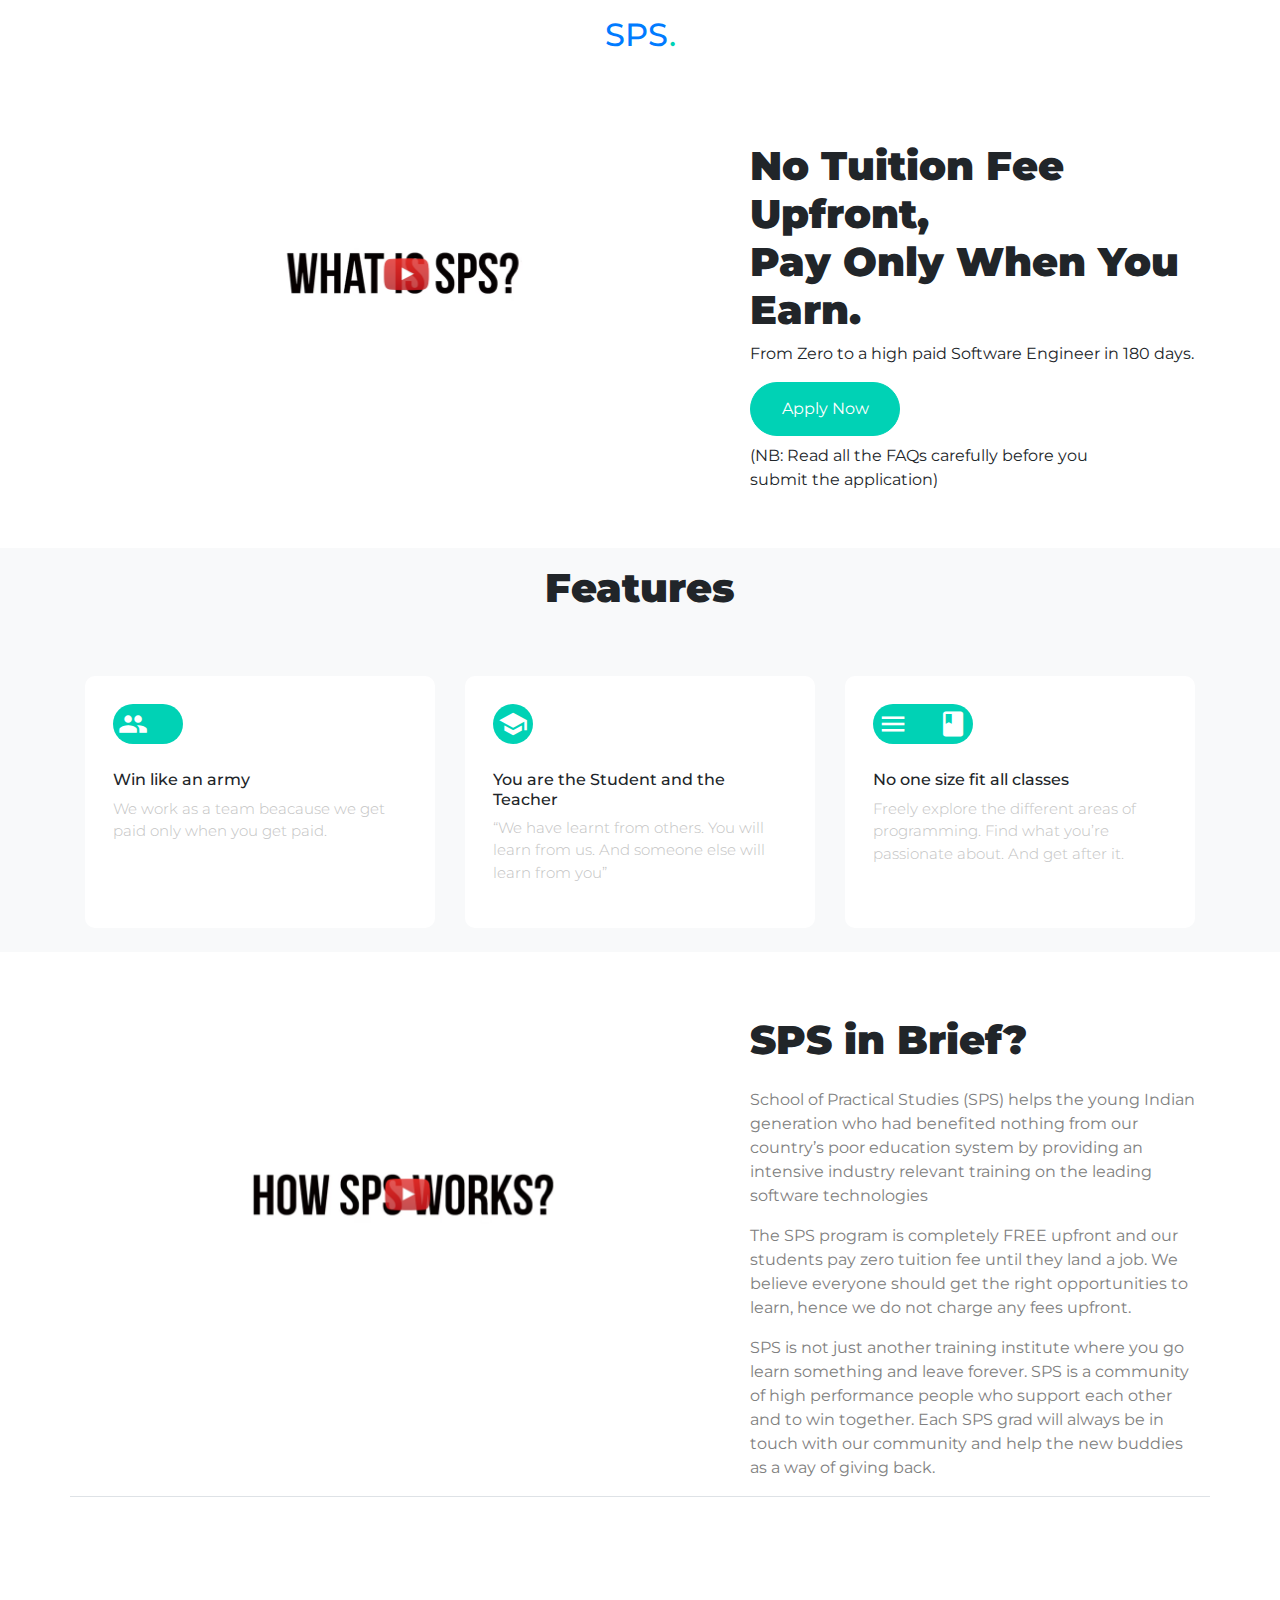
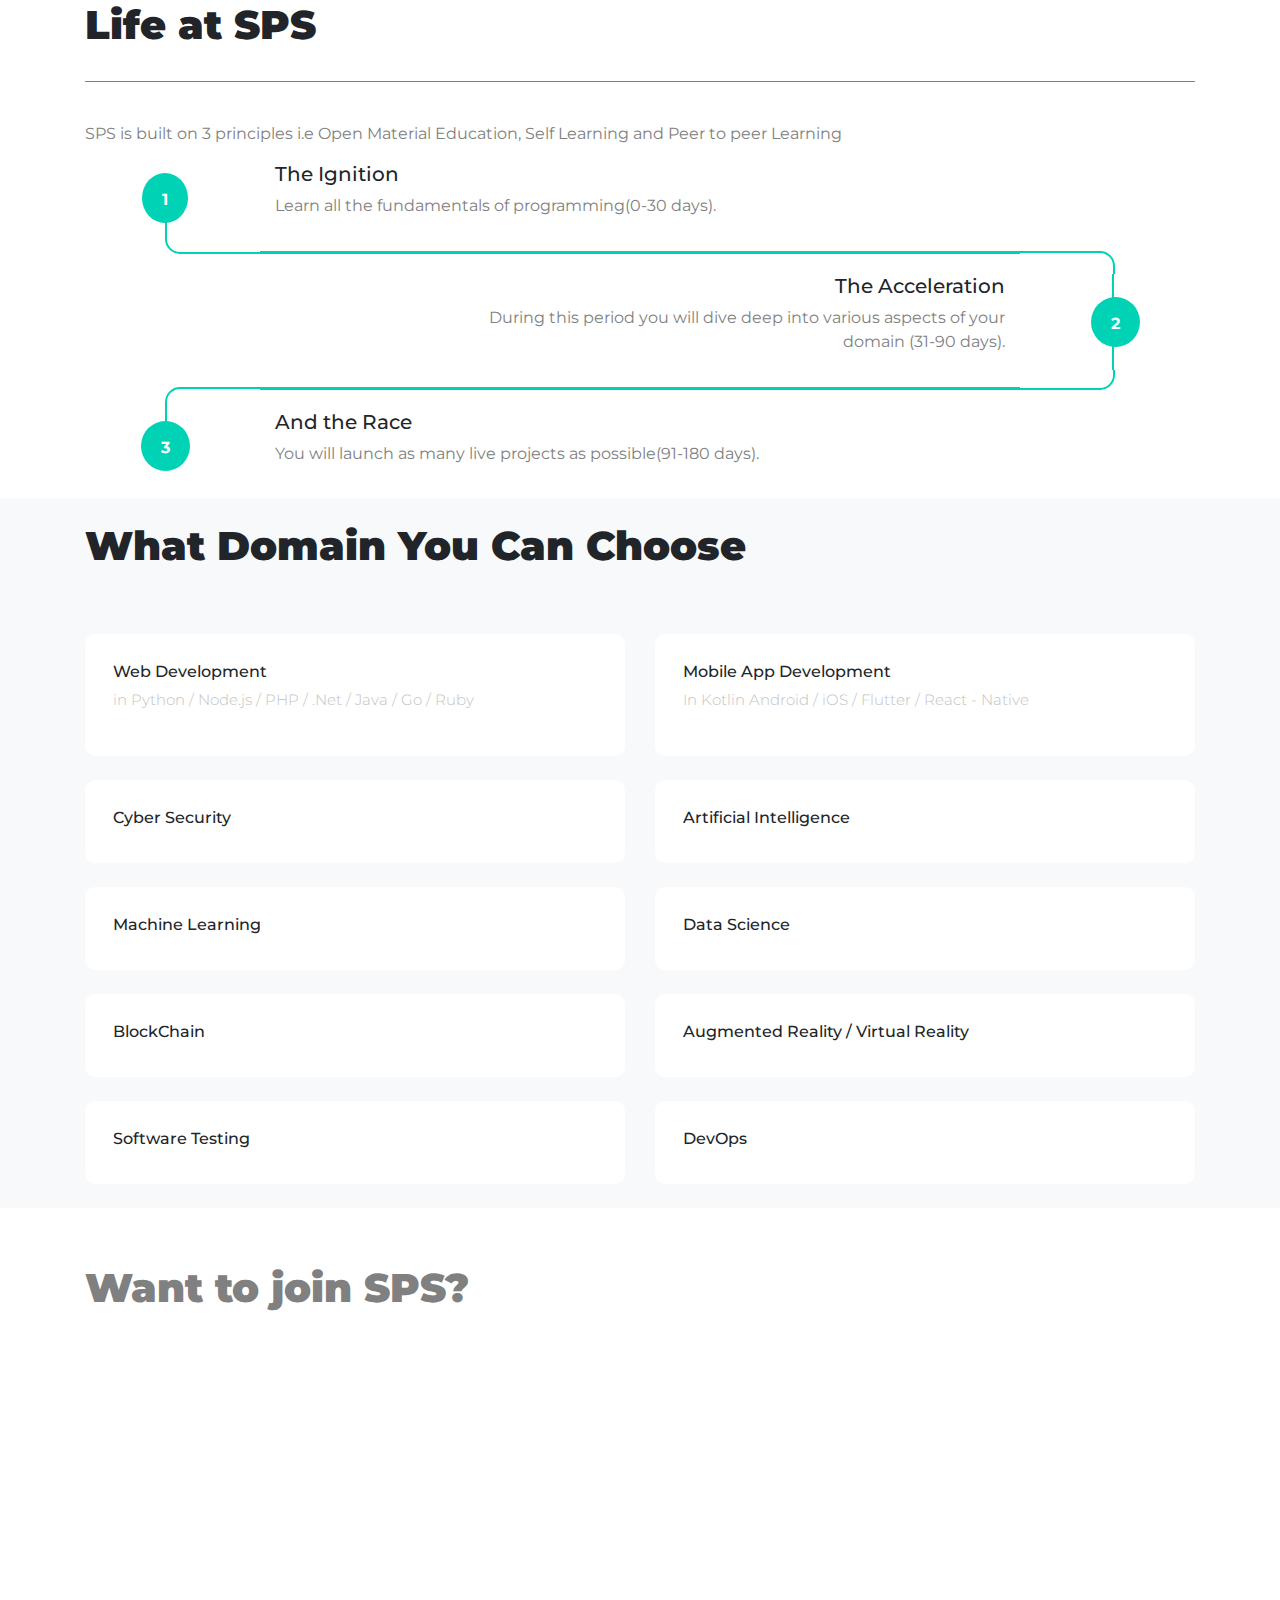
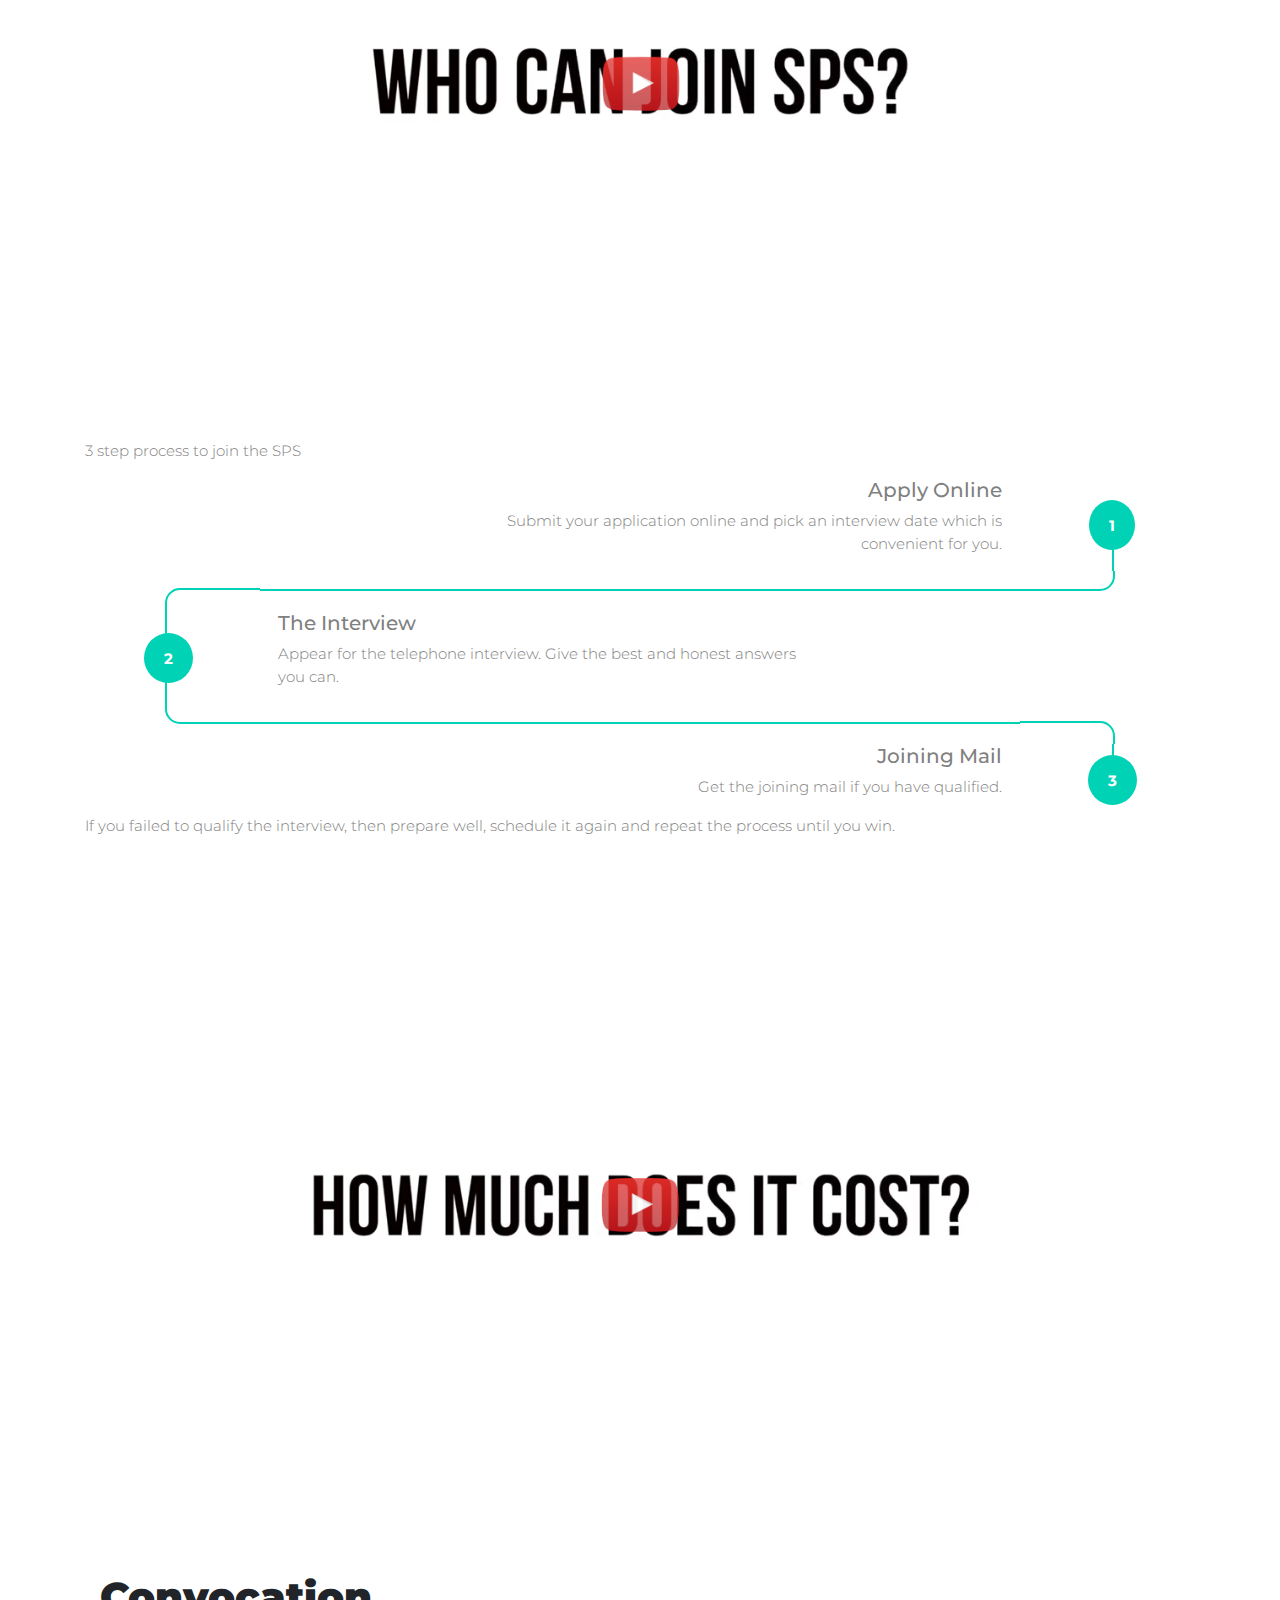
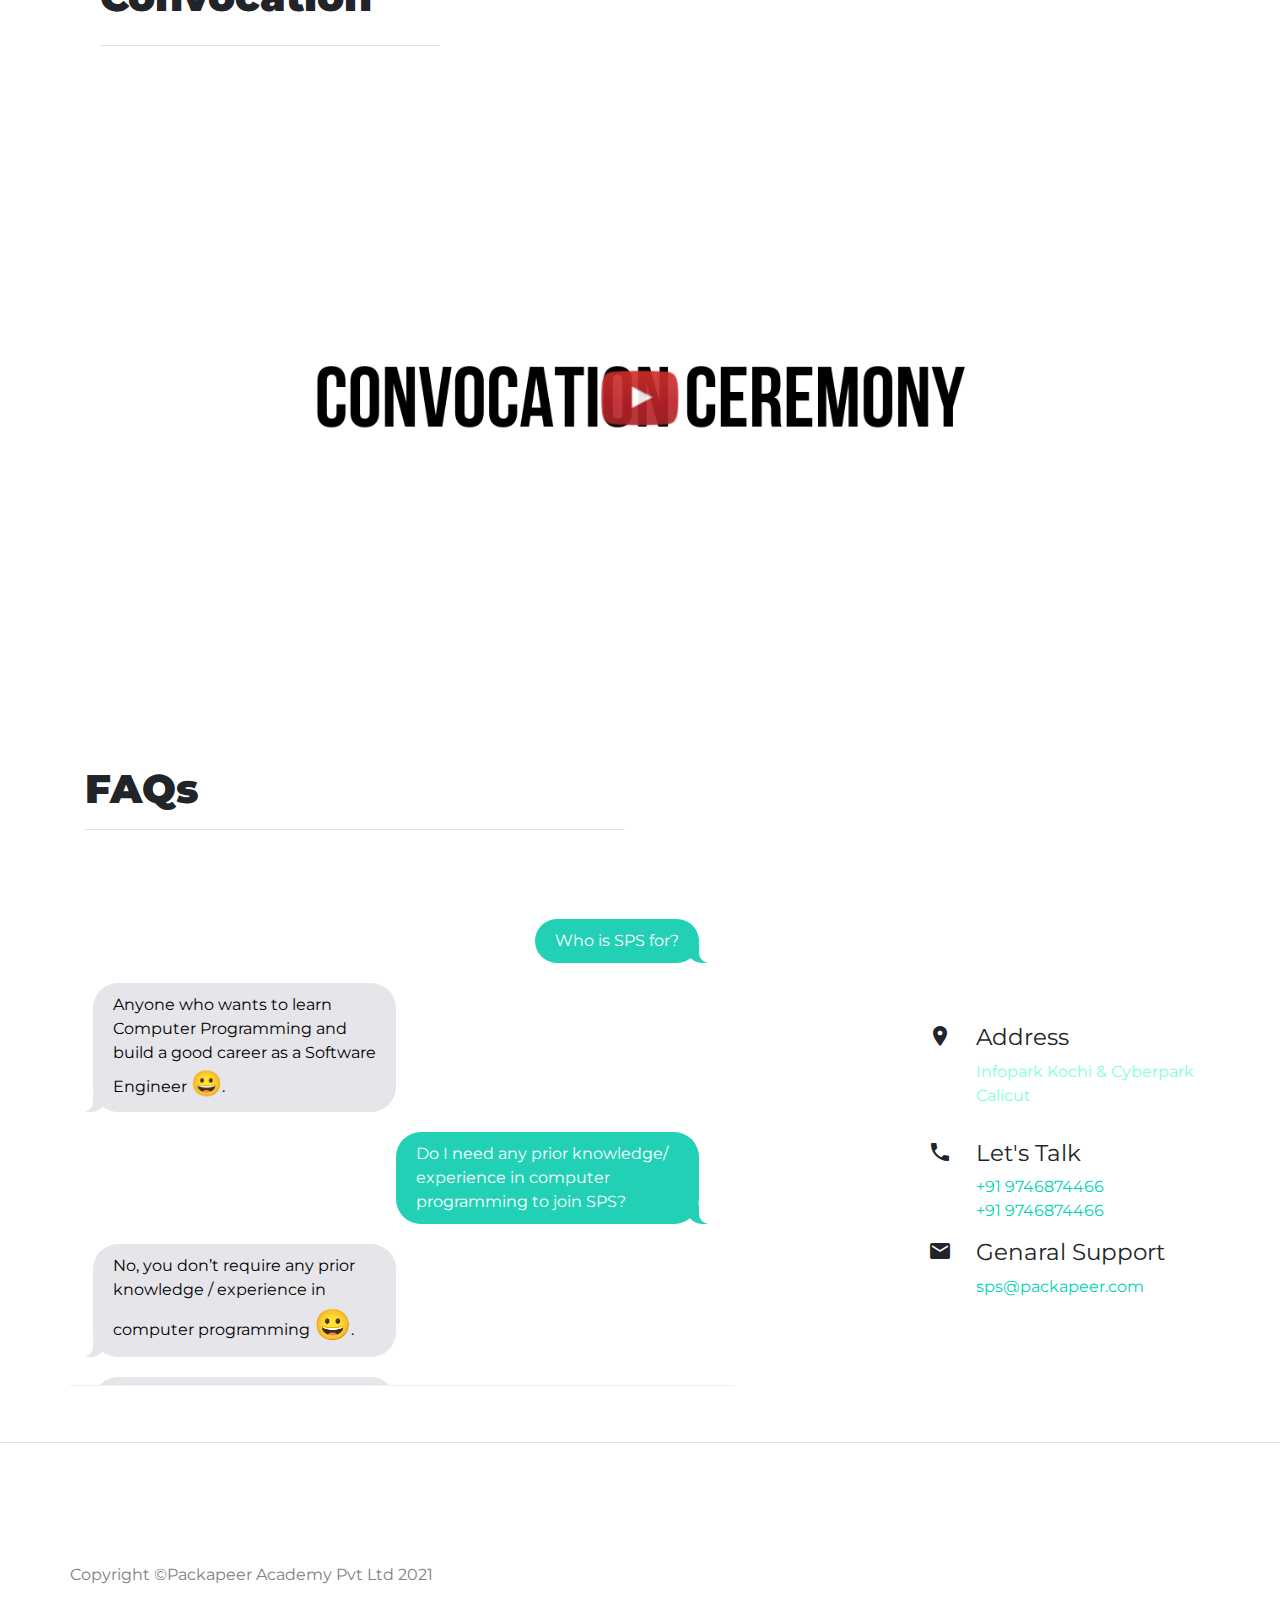
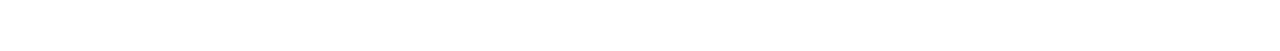
==== commit cc19abdd: "secodn commit" ====
--- a/index.html
+++ b/index.html
@@ -17,14 +17,15 @@
         <div class="container" id="m1">
             <div class="row">
                 <div class="col-12 text-center mt-3">
-                    <h2 class="sps-logo"><a href="index.html" class="text-black">SPS<span id="logo-span">.</span></a>
+                    <h2 class="sps-logo"><a href="index.html" class="text-black stitle">SPS<span id="logo-span">.</span></a>
                     </h2>
                 </div>
             </div>
             <div class="site-section">
                 <div class="row mb-5 site site-section feature-big">
                     <div class="col-lg-7" id="m2">
-                        <img src="whatssps.png" class="img-fluid mb-5" alt="">
+                        <img src="whatssps.png" class="img-fluid mb-5 spsimg" alt="">
+                        <iframe class="hidden spsvideo" width="635" height="358" src="https://www.youtube.com/embed/I9QGnNvrmoY" title="YouTube video player" frameborder="0" allow="accelerometer; autoplay; clipboard-write; encrypted-media; gyroscope; picture-in-picture" allowfullscreen></iframe>
                     </div>
                     <div class="col-lg-5 ps-lg-5 ms-auto mt-md-5 text-black">
                         <h2 style="font-weight: 900; font-size: 40px;">
@@ -33,7 +34,7 @@
                         </h2>
                         <p class="mb-3">From Zero to a high paid Software Engineer in 180 days.</p>
                         <div>
-                            <a href="#" id="apply-btn" class="btn btn-primary me-2 mb-2">Apply Now</a>
+                            <a href="registrationForm.html" id="apply-btn" class="btn btn-primary me-2 mb-2">Apply Now</a>
                             <p class="mb-2">(NB: Read all the FAQs carefully before you<br>
                                 submit the application)</p>
                         </div>
@@ -67,7 +68,7 @@
                     </div>
                     <div class="col-md-6 col-lg-4 mb-4 mb-lg-4" id="feature_sec">
                         <div class="unit-4 d-block" id="feature_div">
-                            <div class="unit-4-icon mb-4">
+                            <div class="mb-4">
                                 
                                 <span class="material-icons">
                                     school
@@ -1151,7 +1152,7 @@
                                 email
                                 </span>
                             <div class="info ">
-                                <h4>Genaral Support</h4>
+                              <h1 style="font-size: 23px; font-weight: 400;">Genaral Support</h1>
                                 <a class="call" href="mailto:sps@packapeer.com">sps@packapeer.com</a>
                             </div>
                         </div>
@@ -1179,5 +1180,6 @@
         
     </div>
 <script src="https://cdn.jsdelivr.net/npm/bootstrap@5.1.1/dist/js/bootstrap.bundle.min.js" integrity="sha384-/bQdsTh/da6pkI1MST/rWKFNjaCP5gBSY4sEBT38Q/9RBh9AH40zEOg7Hlq2THRZ" crossorigin="anonymous"></script>
+<script src="video.js"></script>
 </body>
 </html>--- a/style.css
+++ b/style.css
@@ -9,8 +9,8 @@
     font-size: 40px;
     font-weight: 900;
 }
-a{
-    text-decoration: none;
+.stitle:hover{
+  text-decoration: none;
 }
 .container{
     padding-left: 15px;
@@ -494,4 +494,71 @@
 .f-icon:hover{
   color: #008673;
   cursor: pointer;
-}+}
+/* from */
+.gform{
+  padding: 40px;
+  border-radius: 15px;
+}
+.form-container{
+  background-color: white; 
+  margin-top: 30px;
+  border-radius: 15px;
+  width: 80%;
+}
+input{
+  width: 100%;
+  border: none;
+  /* padding:0px 0px 13px 0px;
+  border-bottom: 1px solid #E5E5E5; */
+  font-family: montserrat;
+  font-size: 14px;
+  font-weight: 300;
+  outline: none;
+}
+input::placeholder{
+  color: #808080;
+}
+.selectg select{
+  color: #CCCCCC;
+  outline: none;
+}
+.selectg{
+  border: none;
+  color: #E5E5E5; 
+  padding-left: 0px;
+}
+
+.info-app{
+  width: 100%;
+  border: none;
+}
+.info-app{
+  font-family: montserrat;
+  font-size: 14px;
+  font-weight: 300;
+  outline: none;
+}
+.reg-button{
+  width: 100%;
+  padding: 20px;
+  border: none;
+  border-radius: 5px;
+  background-color: #22D1B5;
+  color: white;
+}
+.reg-button:focus .box{
+  top: 14;
+}
+.error{
+  color: red;
+  /* position: relative; */
+  padding-top: 7px;
+}
+textarea::placeholder{
+  margin-left: 0px;
+}
+/* video */
+.hidden{
+  display: none;
+}
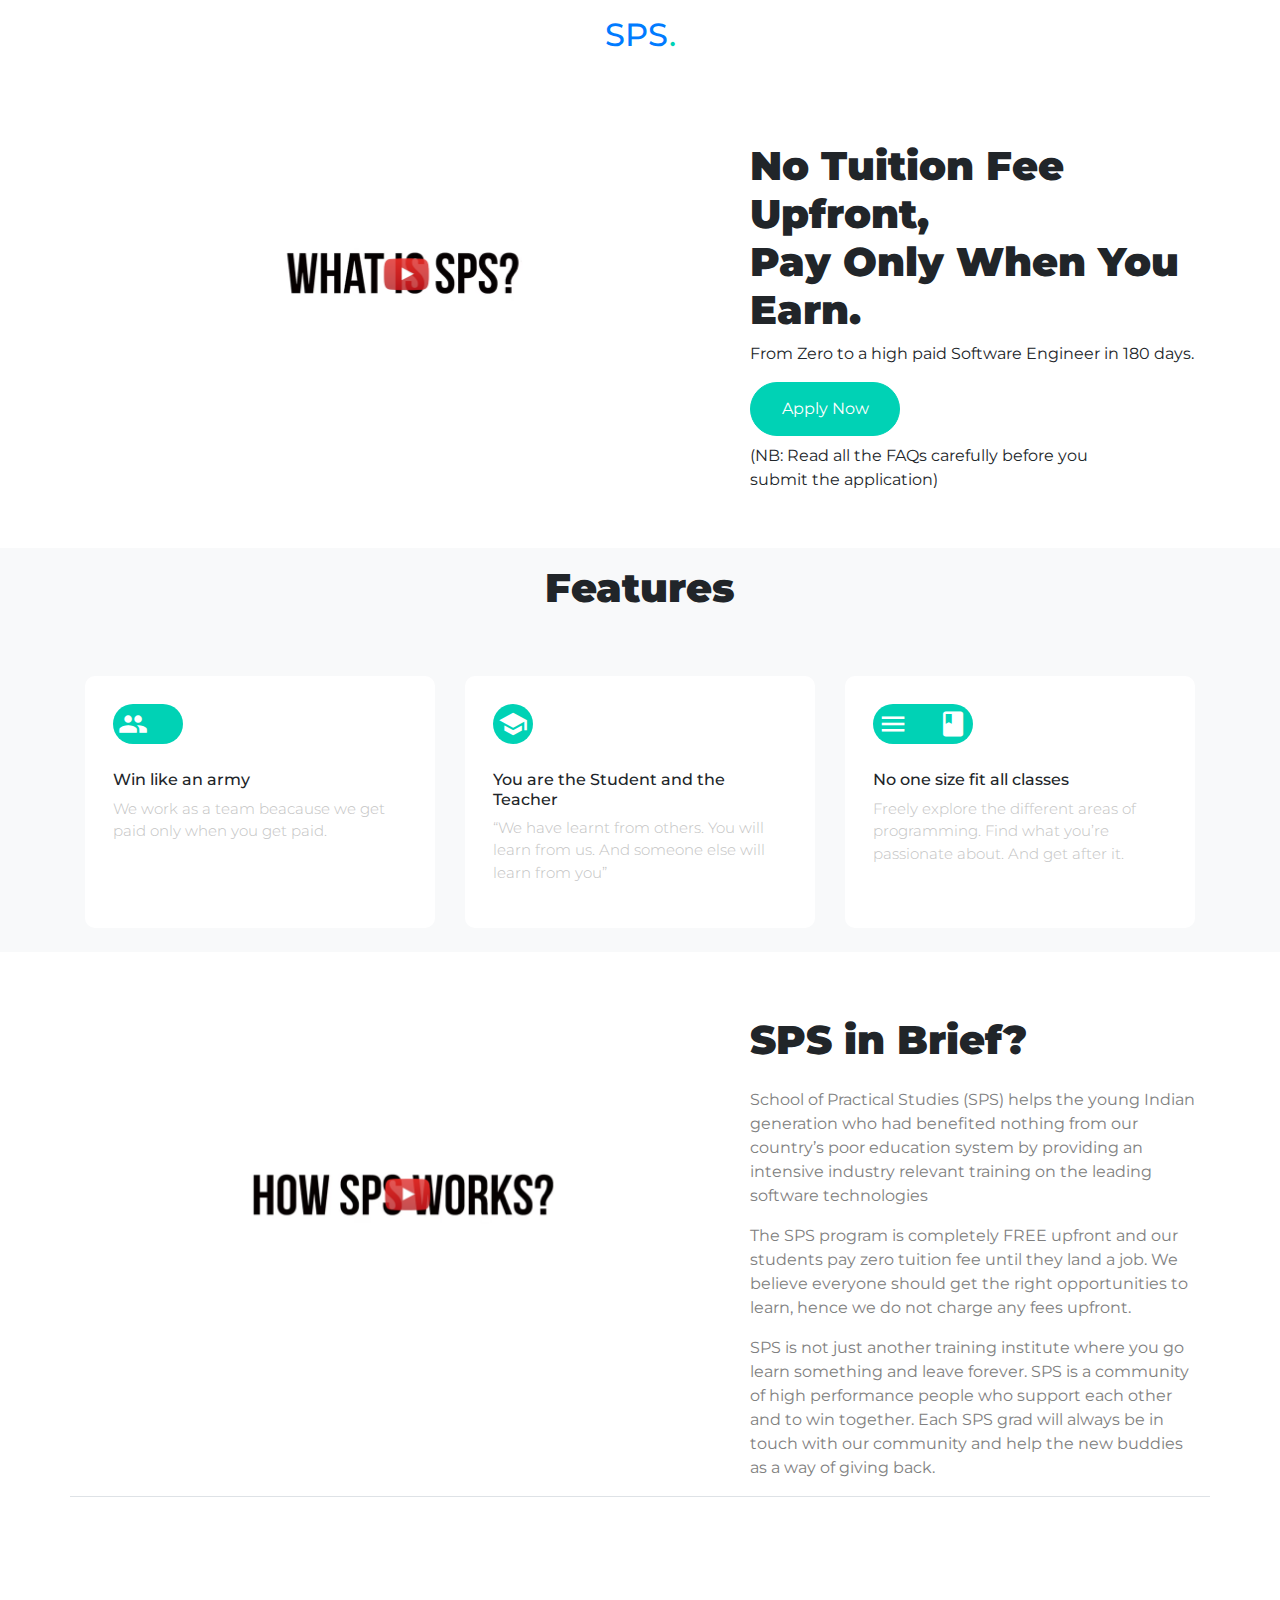
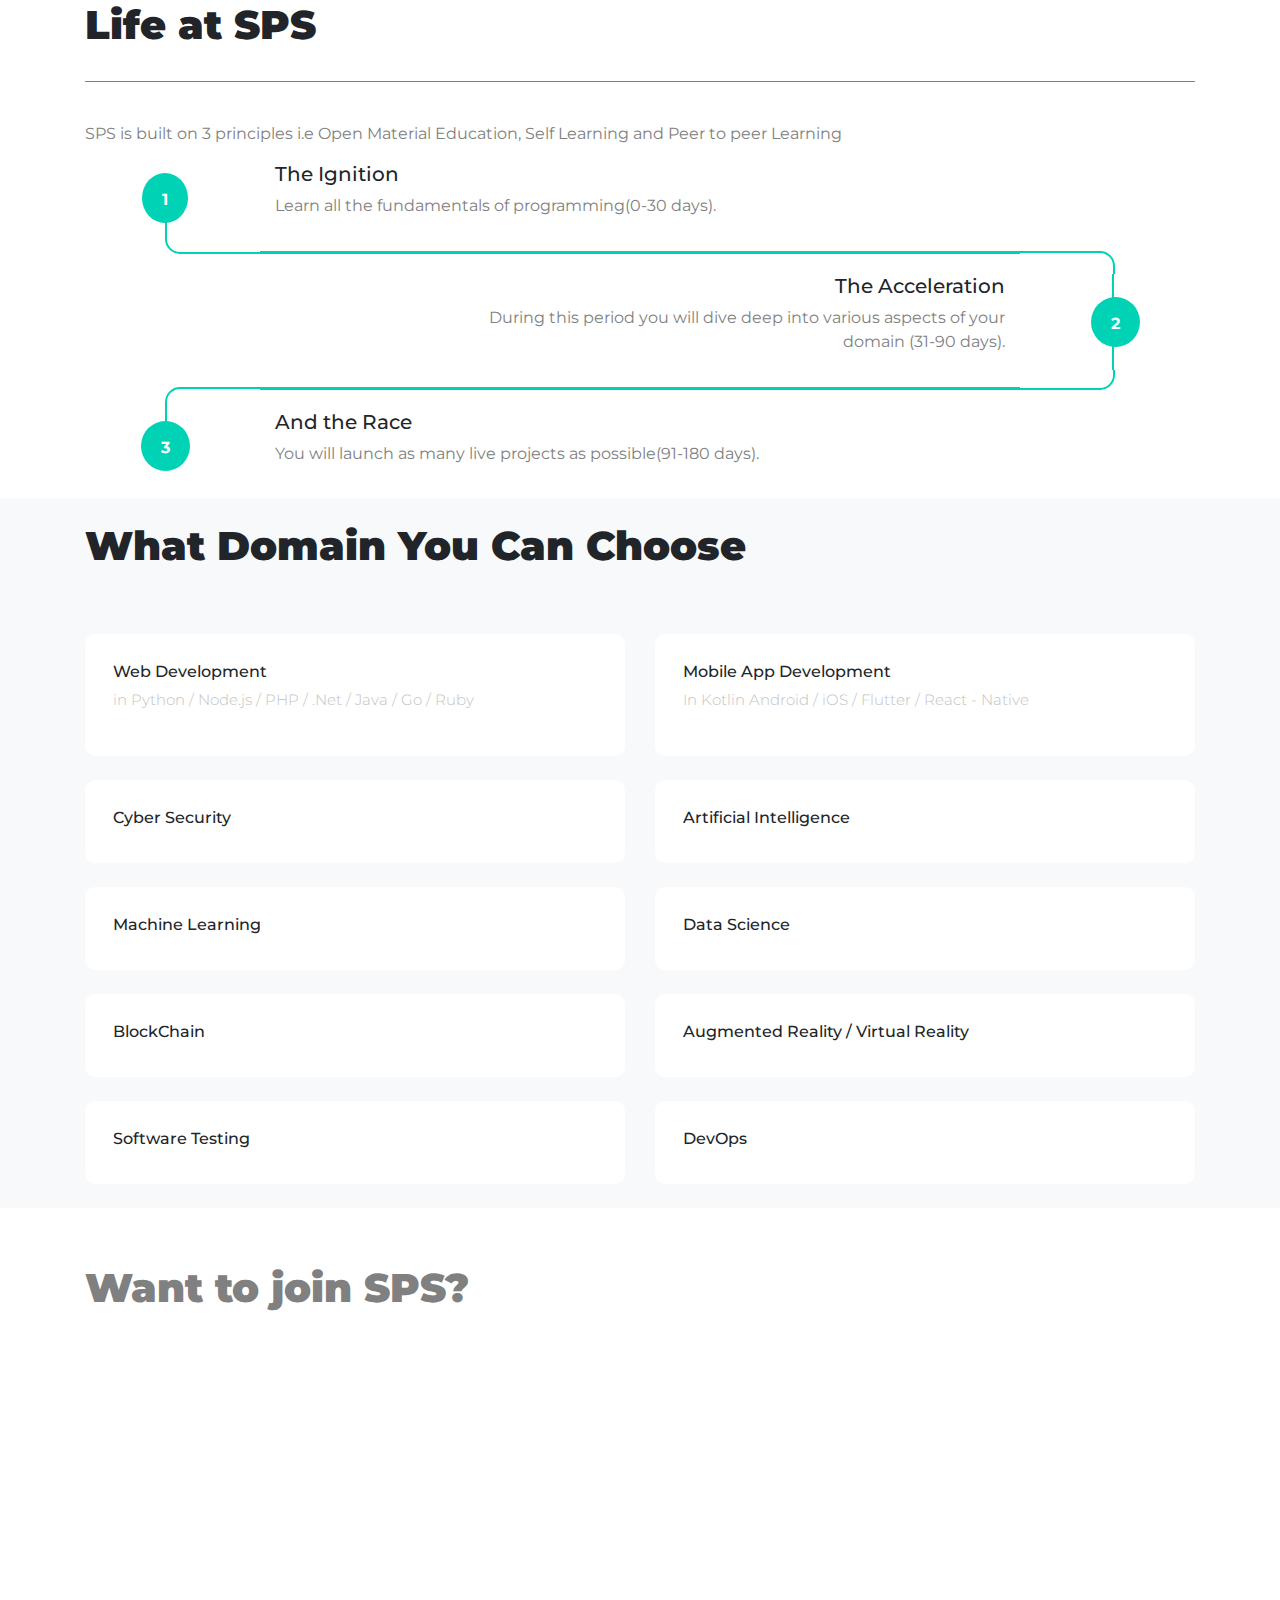
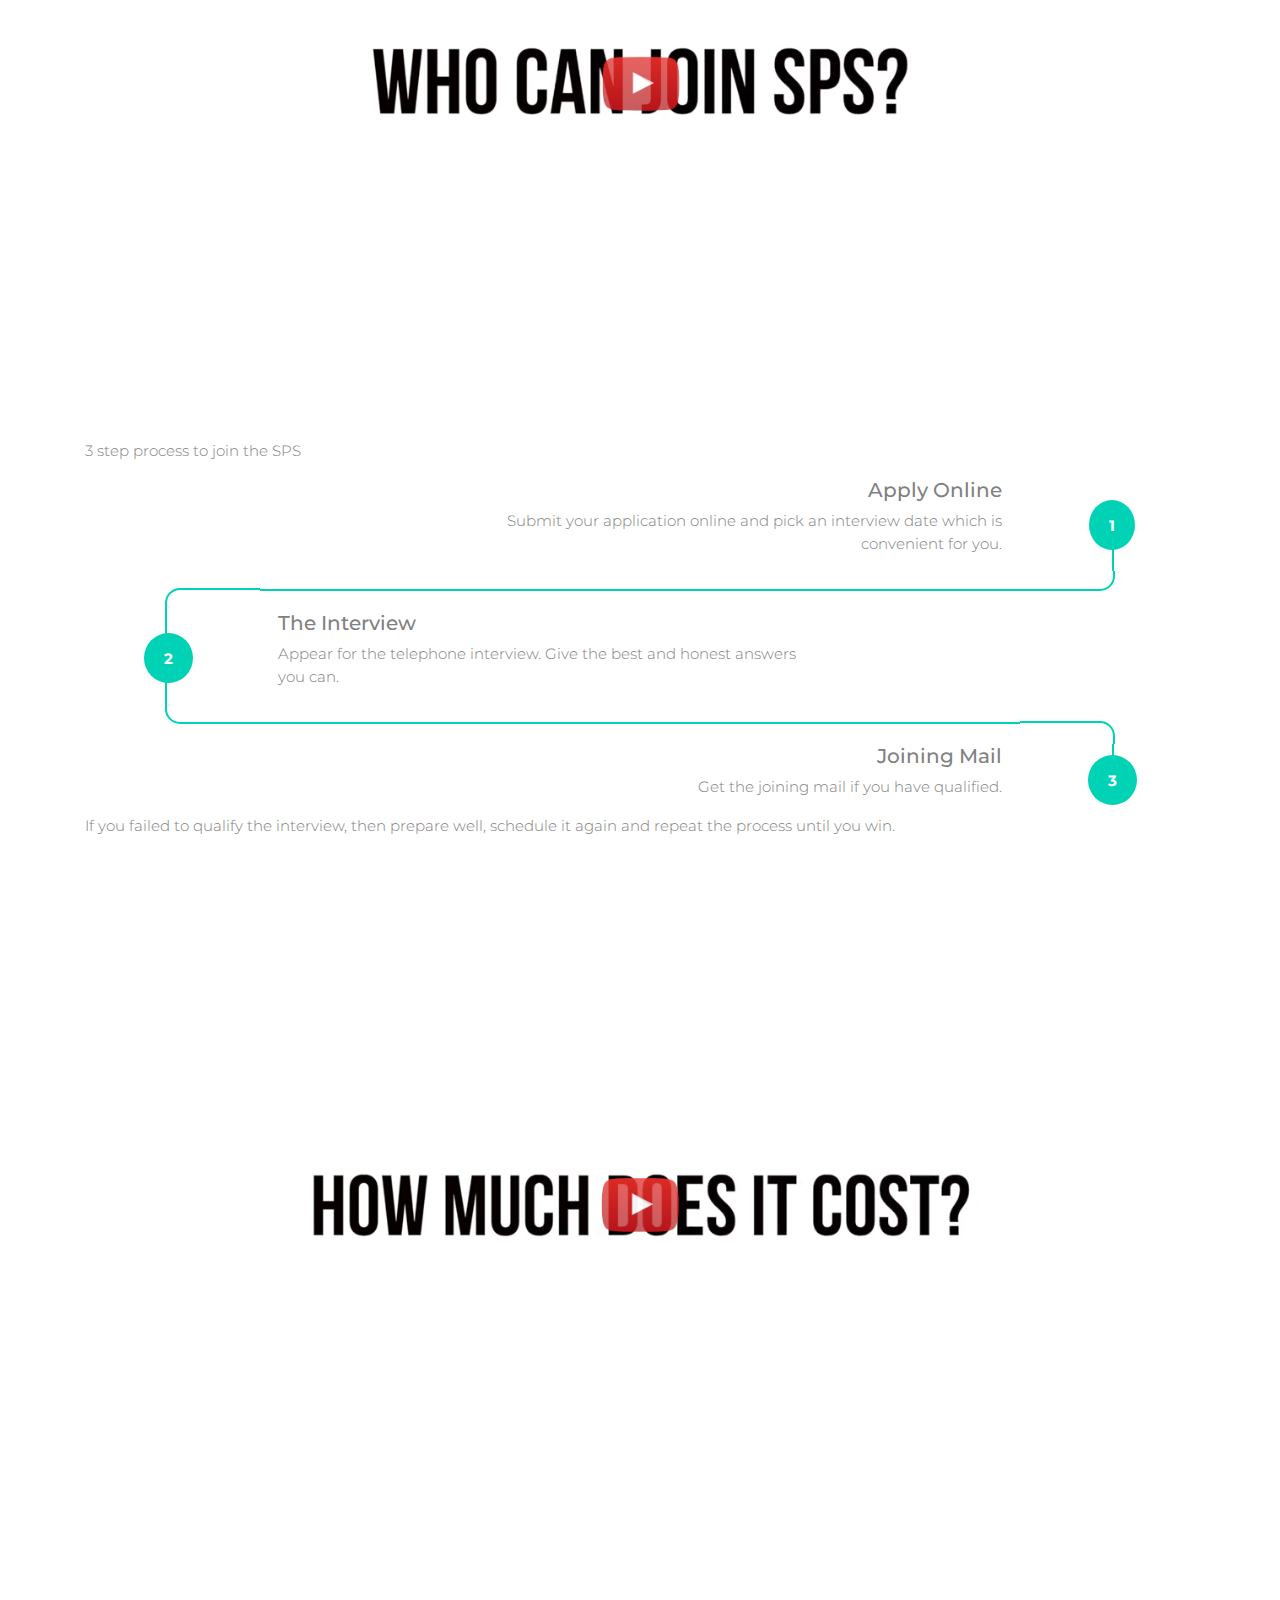
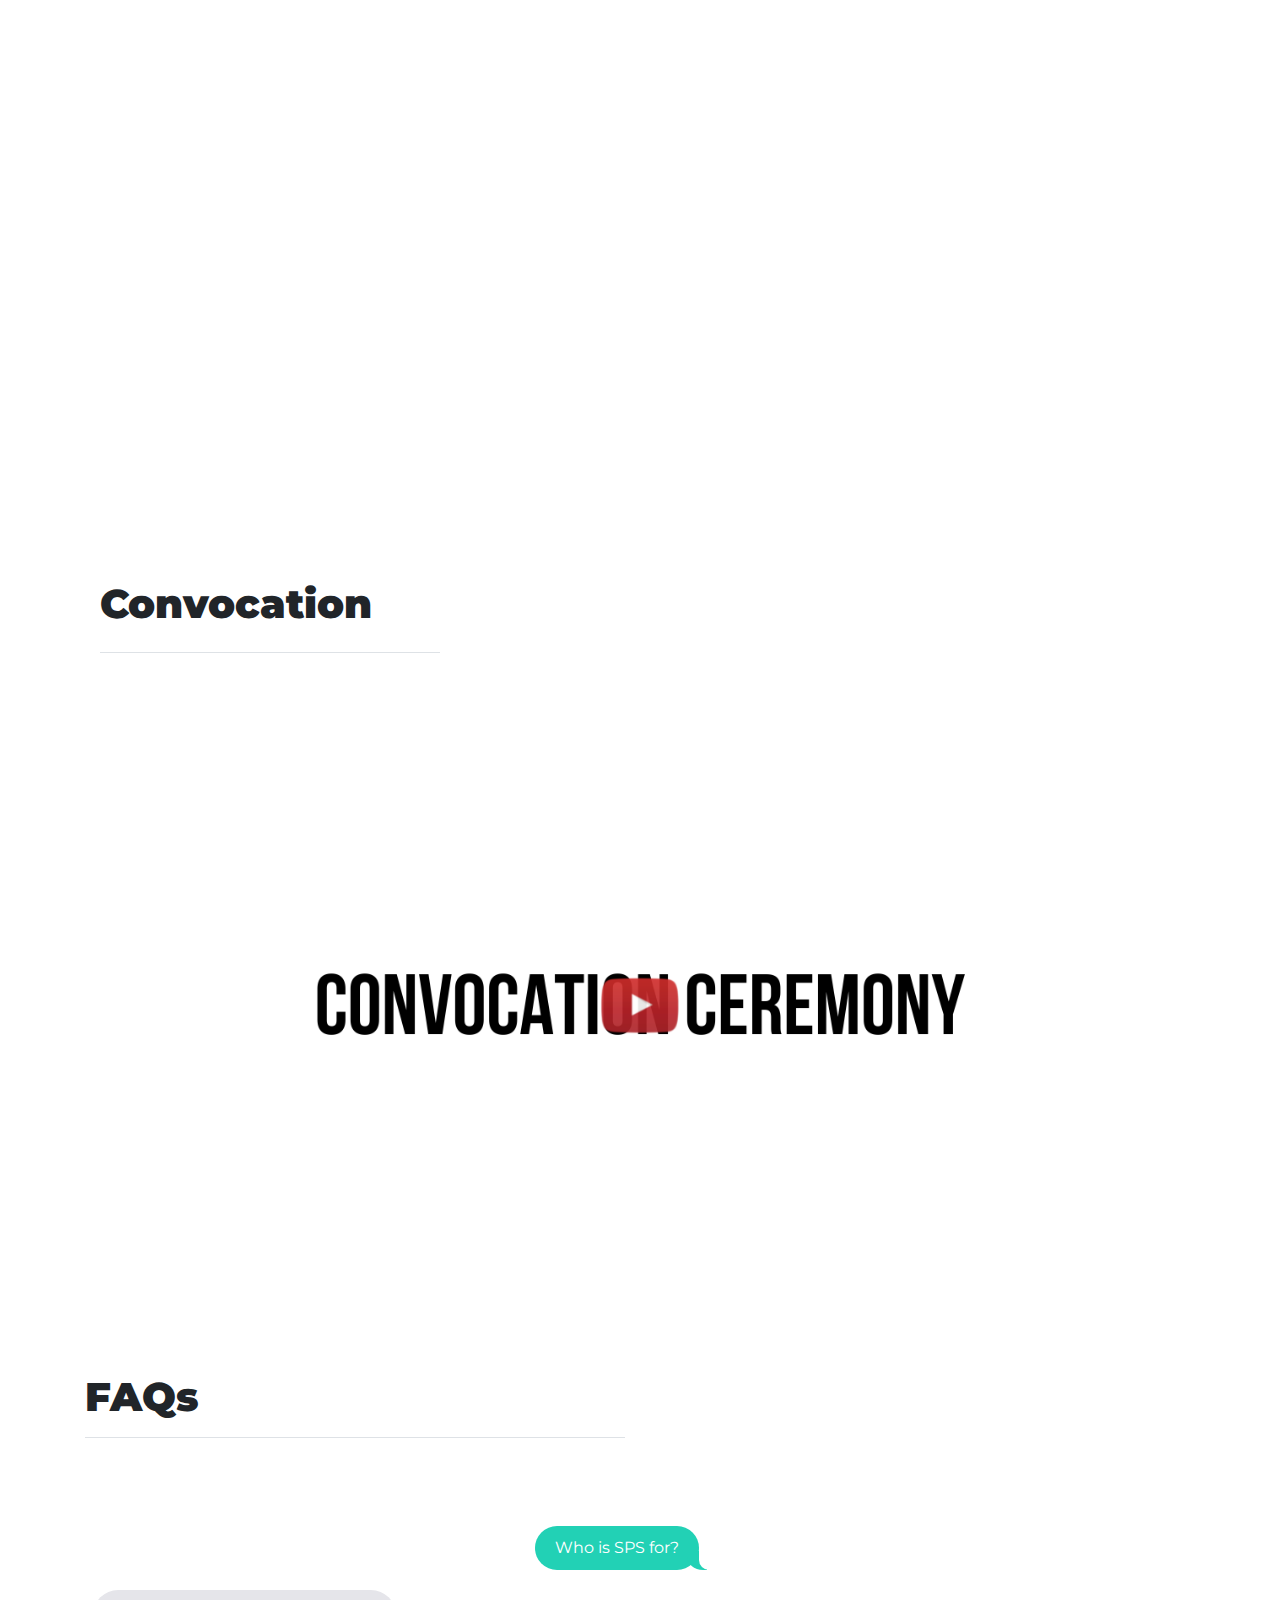
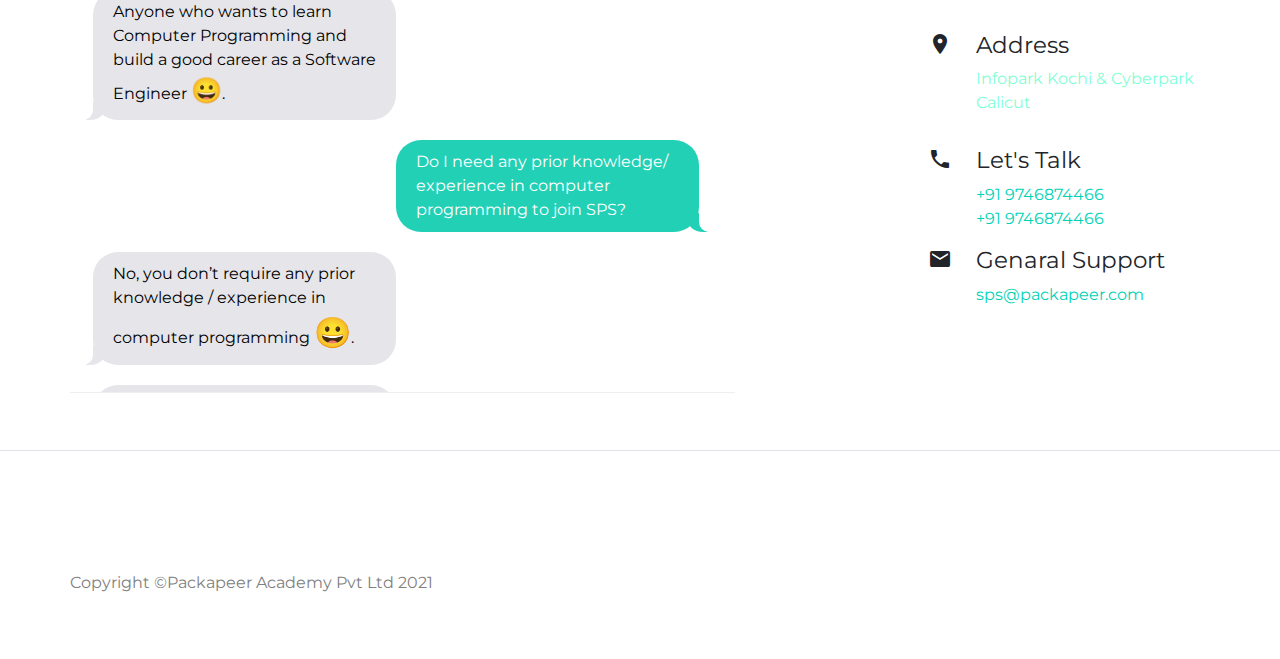
==== commit 637afd0d: "completed Sps-Website" ====
--- a/index.html
+++ b/index.html
@@ -22,10 +22,12 @@
                 </div>
             </div>
             <div class="site-section">
-                <div class="row mb-5 site site-section feature-big">
-                    <div class="col-lg-7" id="m2">
+                <div class="row mb-5 site site-section">
+                    <div class="col-12 col-lg-7" id="m2">
                         <img src="whatssps.png" class="img-fluid mb-5 spsimg" alt="">
-                        <iframe class="hidden spsvideo" width="635" height="358" src="https://www.youtube.com/embed/I9QGnNvrmoY" title="YouTube video player" frameborder="0" allow="accelerometer; autoplay; clipboard-write; encrypted-media; gyroscope; picture-in-picture" allowfullscreen></iframe>
+                          <iframe class="hidden spsvideo embed-responsive-item" width="100%" height="358" src="https://www.youtube.com/embed/I9QGnNvrmoY" title="YouTube video player" frameborder="0" allow="accelerometer; autoplay; clipboard-write; encrypted-media; gyroscope; picture-in-picture" allowfullscreen></iframe>
+                        
+                        
                     </div>
                     <div class="col-lg-5 ps-lg-5 ms-auto mt-md-5 text-black">
                         <h2 style="font-weight: 900; font-size: 40px;">
@@ -105,7 +107,10 @@
             <div class="container">
                 <div class="row mb-5 site-section border-bottom">
                     <div class="col-lg-7"> 
-                        <img src="Howspsworks.png" class="img-fluid mt-5 mb-5" style="cursor: pointer;" alt="">
+                        <img src="Howspsworks.png" class="img-fluid mt-5 mb-5 spsimg-2" style="cursor: pointer;" alt="">
+                        
+                        <iframe class="hidden spsvideo-2" width="100%" height="358" src="https://www.youtube.com/embed/ckub1RSlhic" title="YouTube video player" frameborder="0" allow="accelerometer; autoplay; clipboard-write; encrypted-media; gyroscope; picture-in-picture" allowfullscreen></iframe>
+                        
                     </div>
                     <div class="col-lg-5 ps-lg-5 ms-auto mt-md-5" id="brief_sec">
                         <h1 class="mb-4" style="font-size: 40px; font-weight: 900;">SPS in Brief?</h1>
@@ -267,7 +272,10 @@
                 <h1 class="pb-3 pt-2 text-black" style="font-size:40px; font-weight: 900;">Want to join SPS?</h1>
                 
                 <div class="col-12">
-                    <img src="whocanjoinsps.png" alt="youtube video of who can join sps" class="img-fluid mt-5 mb-5" style="cursor: pointer;">
+                    <img src="whocanjoinsps.png" alt="youtube video of who can join sps" class="img-fluid mt-5 mb-5 spsimg-3" style="cursor: pointer;">
+                    
+                    <iframe class="hidden spsvideo-3" width="100%" height="607" src="https://www.youtube.com/embed/xkmM6h32lnM" title="YouTube video player" frameborder="0" allow="accelerometer; autoplay; clipboard-write; encrypted-media; gyroscope; picture-in-picture" allowfullscreen></iframe>
+                    
                 </div>
                 <p>3 step process to join the SPS</p>
                 <!---------first section----->
@@ -333,7 +341,10 @@
                   <p>If you failed to qualify the interview, then prepare well, schedule it again and repeat the process until you
                     win.</p>
                     <div class="col-12">
-                        <img src="howmuchdoesitcost.png" alt="video of how much does it cost" class="img-fluid mt-5 mb-5">
+                        <img src="howmuchdoesitcost.png" alt="video of how much does it cost" class="img-fluid mt-5 mb-5 spsimg-4">
+                        <div class="embed-responsive embed-responsive-16by9">
+                        <iframe class="hidden spsvideo-4" width="100%" height="607" src="https://www.youtube.com/embed/vhG3wKGp2mc" title="YouTube video player" frameborder="0" allow="accelerometer; autoplay; clipboard-write; encrypted-media; gyroscope; picture-in-picture" allowfullscreen></iframe>
+                        </div>
                     </div>
             </div>
         </div>
@@ -344,7 +355,9 @@
                 <h1 class="pb-4 border-bottom" style="font-size: 40px; font-weight: 900;">Convocation</h1>
             </div>
             <div class="col-12">
-                <img src="ConvocationCeremony.png" alt="convovation cerymony" class="img-fluid mb-5 mt-5">
+                <img src="ConvocationCeremony.png" alt="convovation cerymony" class="img-fluid mb-5 mt-5 spsimg-5">
+                <iframe class="hidden spsvideo-5" width="100%" height="607" src="https://www.youtube.com/embed/m_hx0Ebg5Yo" title="YouTube video player" frameborder="0" allow="accelerometer; autoplay; clipboard-write; encrypted-media; gyroscope; picture-in-picture" allowfullscreen></iframe>
+                
             </div>
         </div>
     </div>
--- a/style.css
+++ b/style.css
@@ -561,4 +561,4 @@
 /* video */
 .hidden{
   display: none;
-}
+}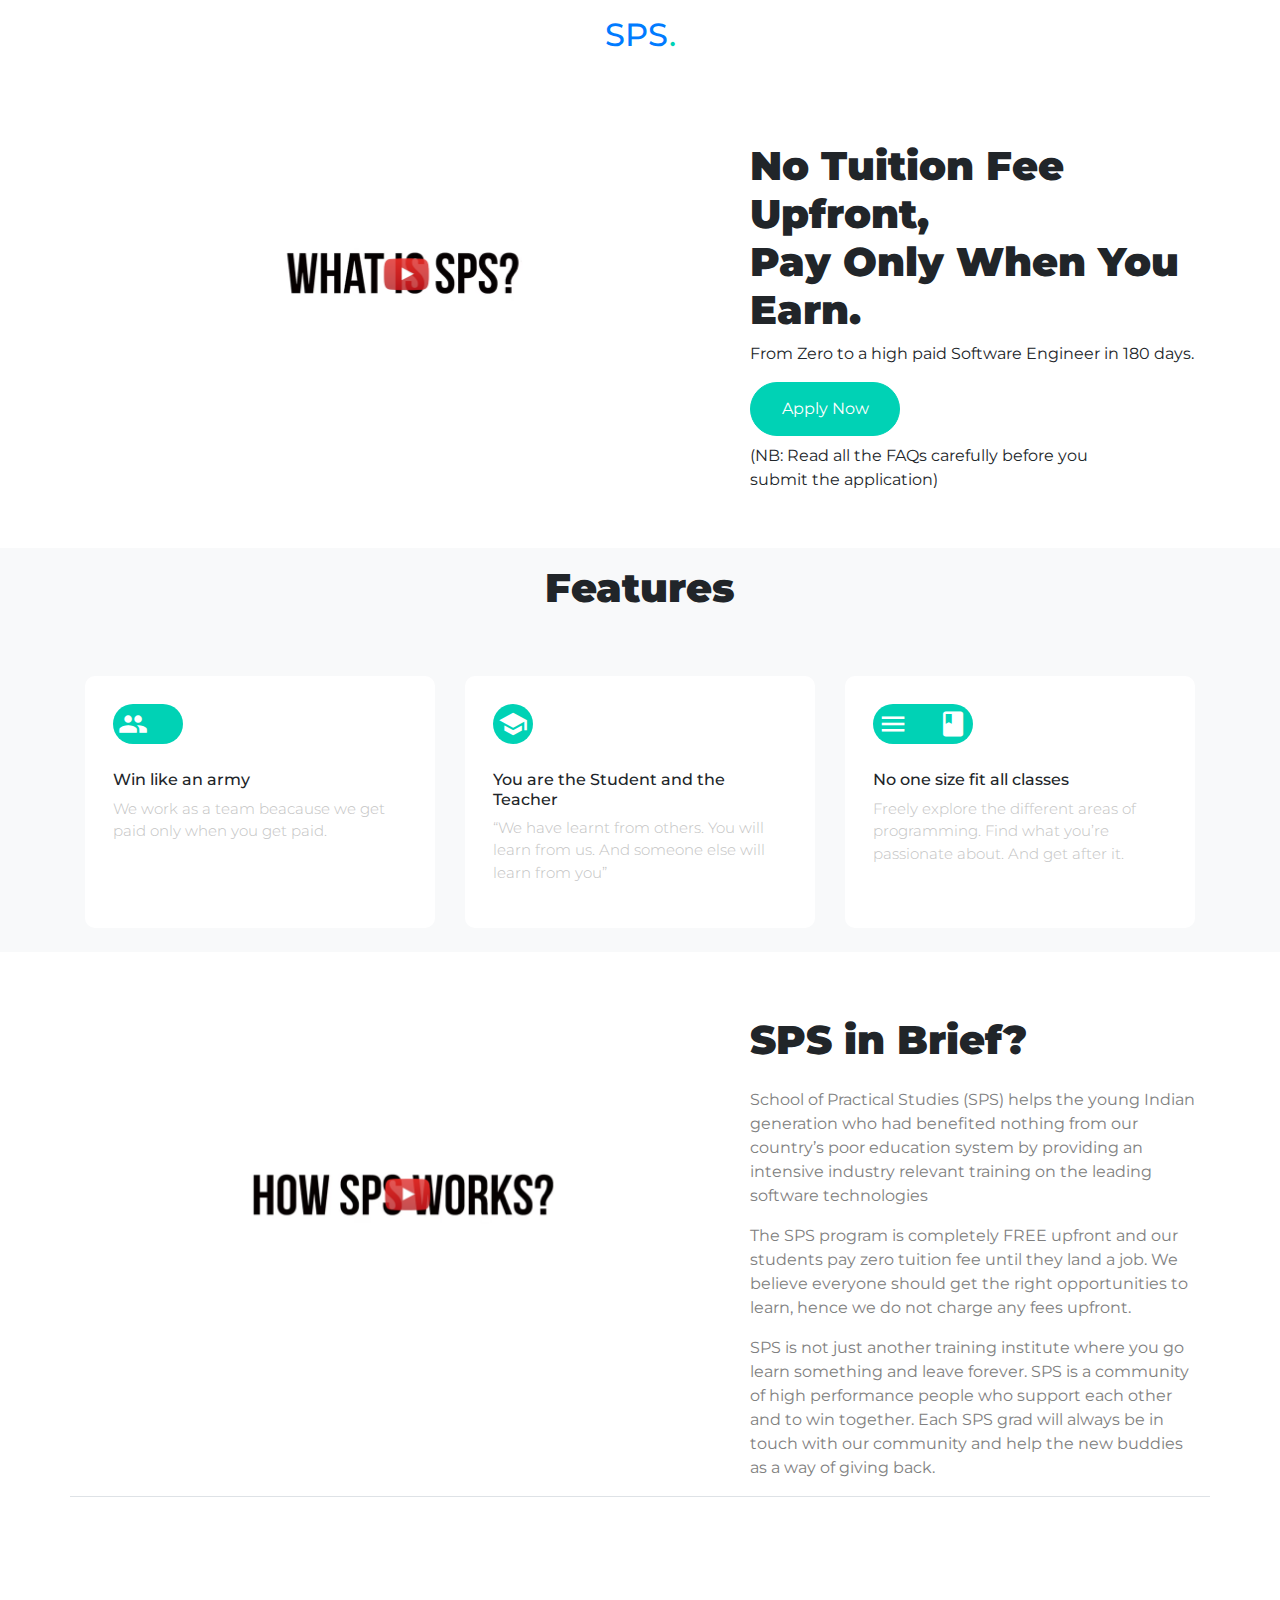
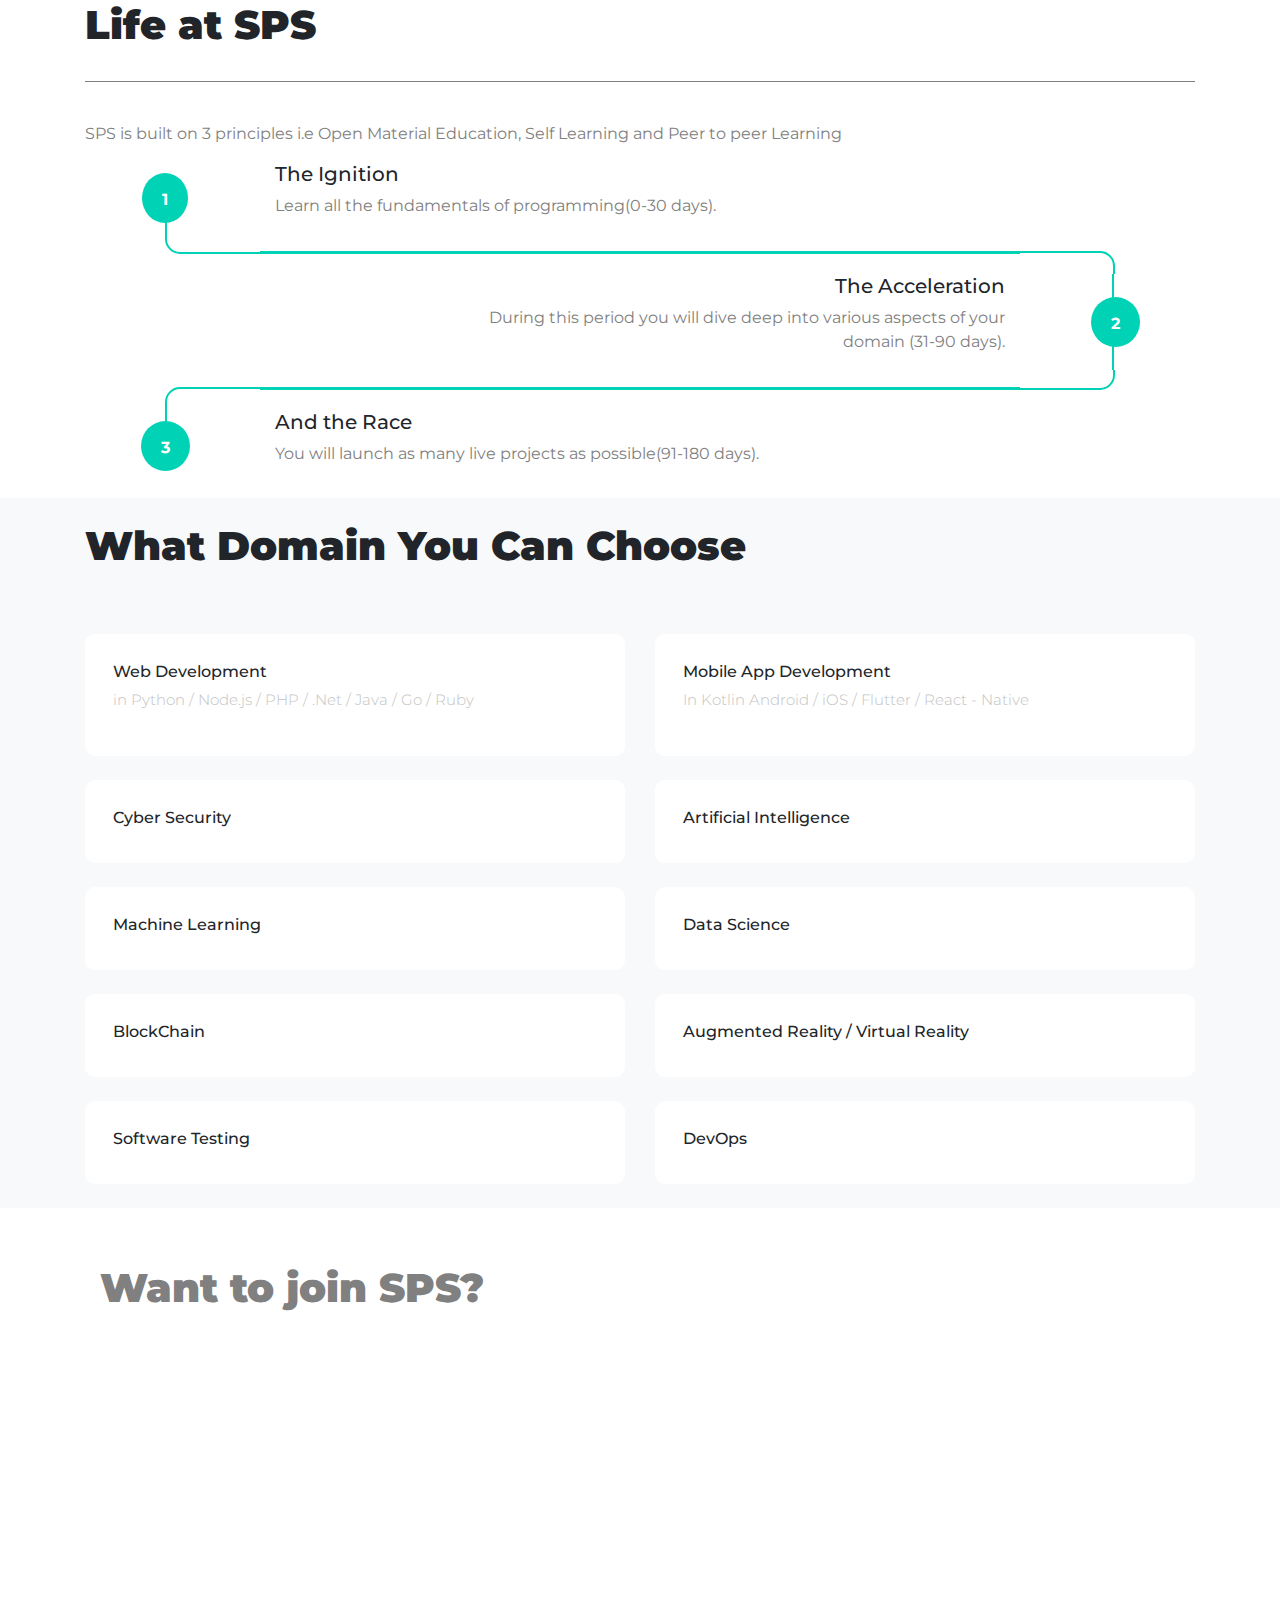
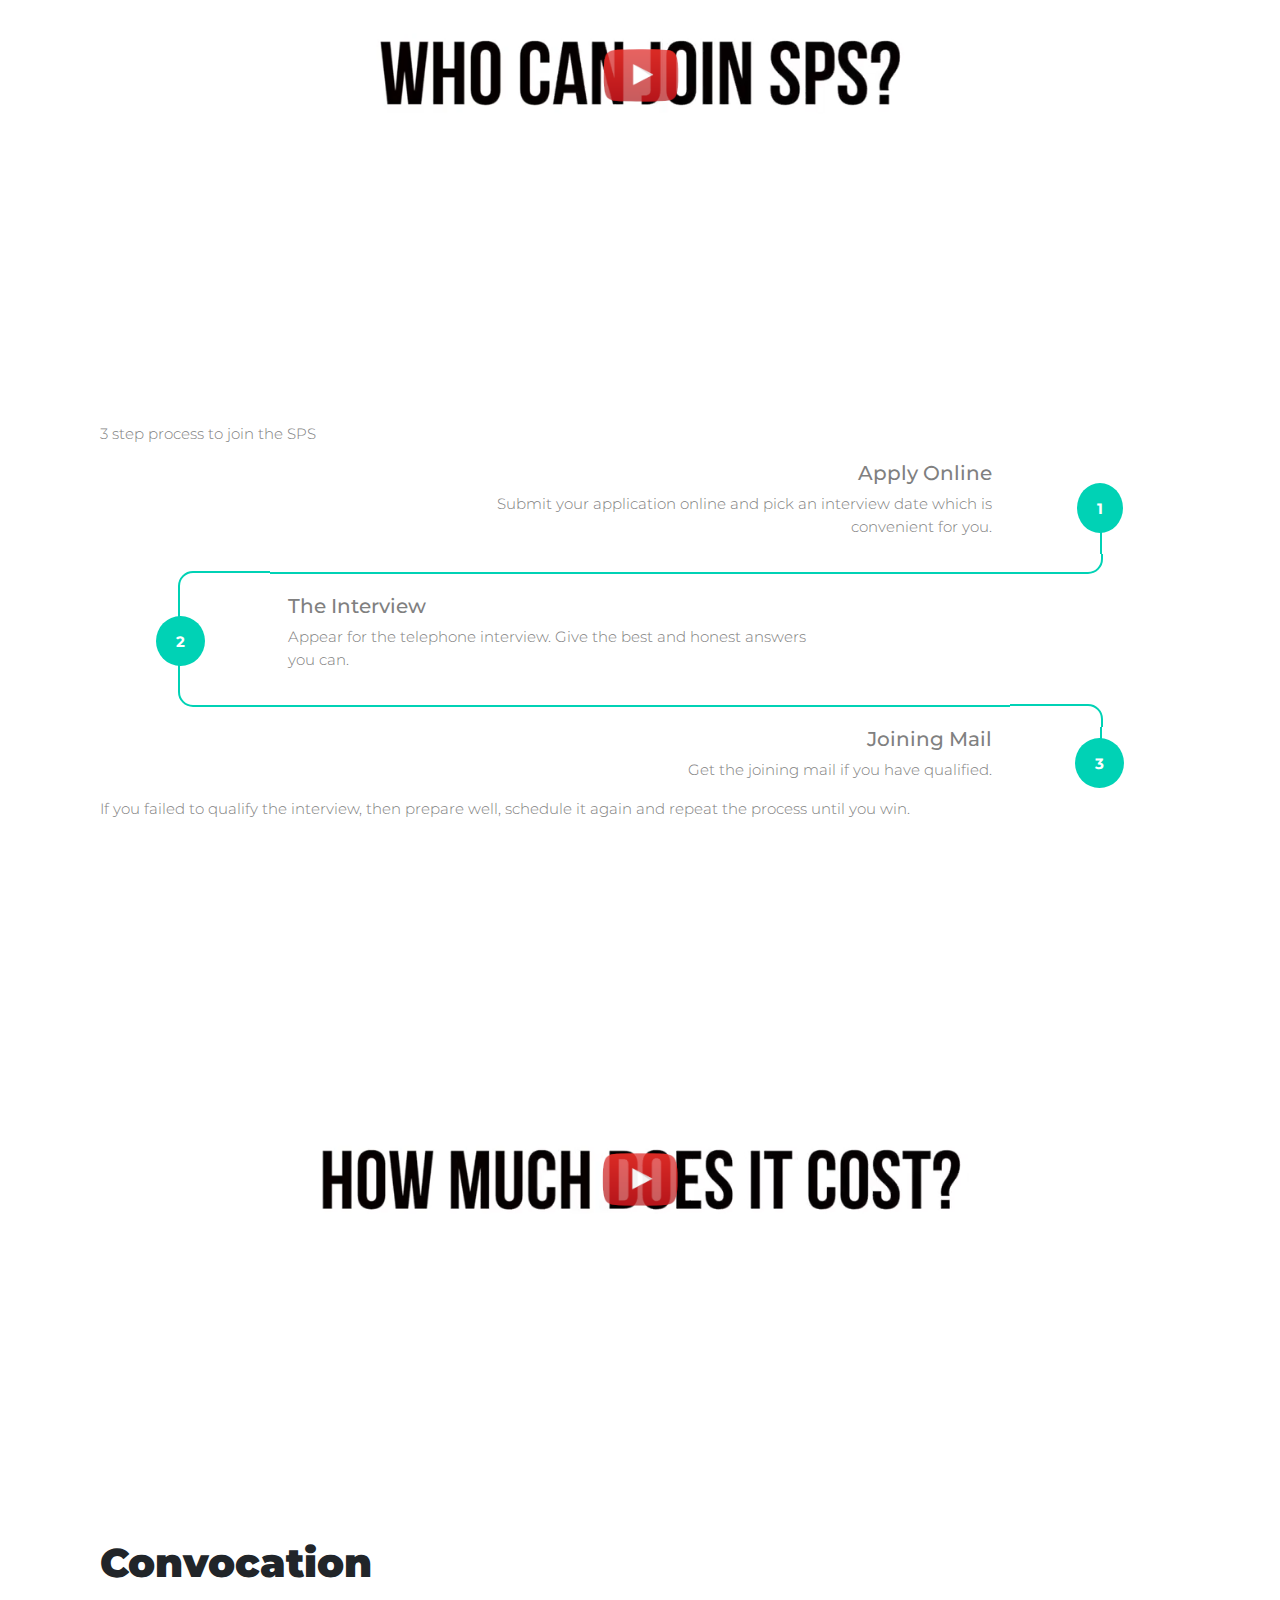
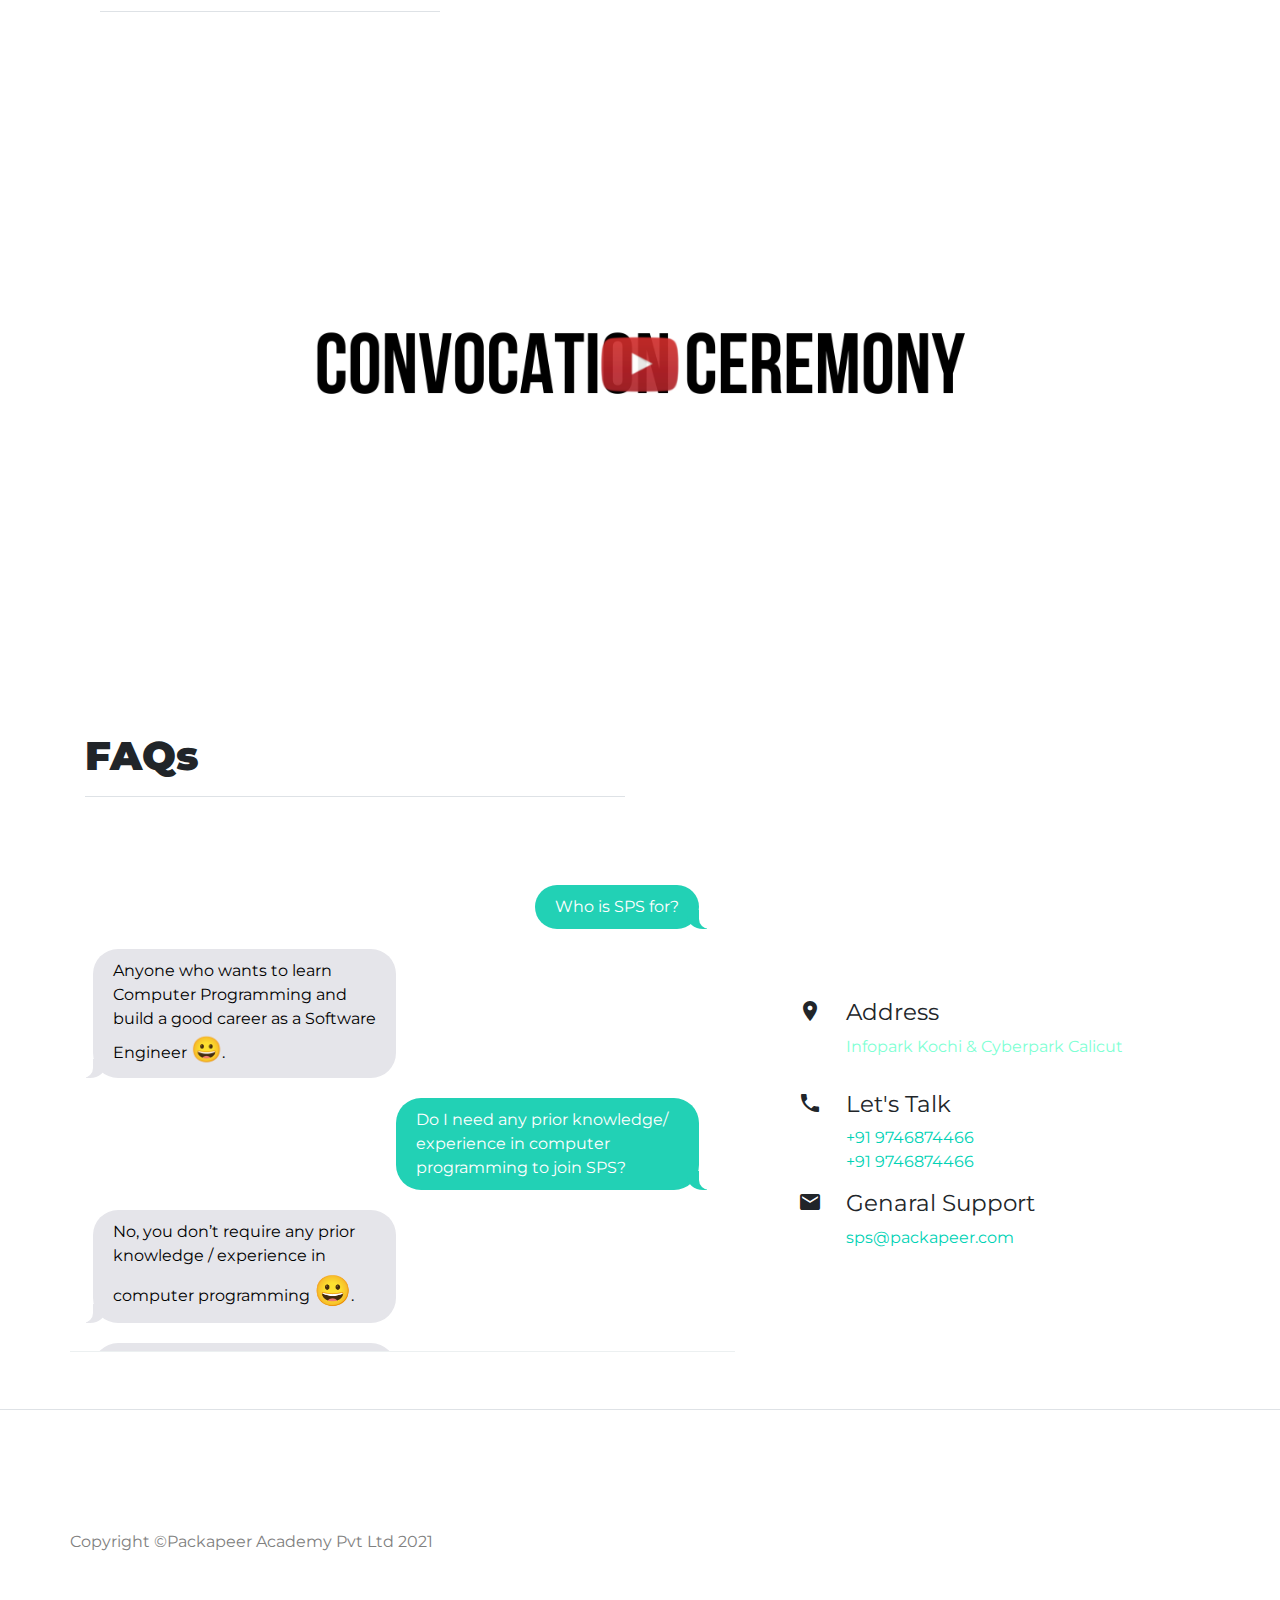
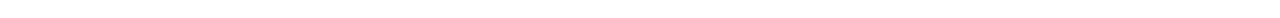
==== commit 7ef019eb: "4th commit" ====
--- a/index.html
+++ b/index.html
@@ -13,6 +13,7 @@
       rel="stylesheet">
 </head>
 <body>
+  <button class="to-top-button"><i class="fal fa-chevron-up"></i></button>
     <div id="sps-section">
         <div class="container" id="m1">
             <div class="row">
@@ -25,7 +26,7 @@
                 <div class="row mb-5 site site-section">
                     <div class="col-12 col-lg-7" id="m2">
                         <img src="whatssps.png" class="img-fluid mb-5 spsimg" alt="">
-                          <iframe class="hidden spsvideo embed-responsive-item" width="100%" height="358" src="https://www.youtube.com/embed/I9QGnNvrmoY" title="YouTube video player" frameborder="0" allow="accelerometer; autoplay; clipboard-write; encrypted-media; gyroscope; picture-in-picture" allowfullscreen></iframe>
+                          <iframe class="hidden spsvideo" width="100%" height="358" src="https://www.youtube.com/embed/I9QGnNvrmoY" title="YouTube video player" frameborder="0" allow="accelerometer; autoplay; clipboard-write; encrypted-media; gyroscope; picture-in-picture" allowfullscreen></iframe>
                         
                         
                     </div>
@@ -267,8 +268,9 @@
         </div>
     </div>
     <div class="join-section mb-3 mt-3 ">
+      <div class=" container">
         <div class="col-lg-12 pr-lg-12 mr-auto mt-5 order-2 order-lg-1">
-            <div class=" container ">
+           
                 <h1 class="pb-3 pt-2 text-black" style="font-size:40px; font-weight: 900;">Want to join SPS?</h1>
                 
                 <div class="col-12">
@@ -342,9 +344,9 @@
                     win.</p>
                     <div class="col-12">
                         <img src="howmuchdoesitcost.png" alt="video of how much does it cost" class="img-fluid mt-5 mb-5 spsimg-4">
-                        <div class="embed-responsive embed-responsive-16by9">
+                        
                         <iframe class="hidden spsvideo-4" width="100%" height="607" src="https://www.youtube.com/embed/vhG3wKGp2mc" title="YouTube video player" frameborder="0" allow="accelerometer; autoplay; clipboard-write; encrypted-media; gyroscope; picture-in-picture" allowfullscreen></iframe>
-                        </div>
+                      
                     </div>
             </div>
         </div>
@@ -355,7 +357,7 @@
                 <h1 class="pb-4 border-bottom" style="font-size: 40px; font-weight: 900;">Convocation</h1>
             </div>
             <div class="col-12">
-                <img src="ConvocationCeremony.png" alt="convovation cerymony" class="img-fluid mb-5 mt-5 spsimg-5">
+                <img src="ConvocationCeremony.png" alt="convovation cerymony of sps" class="img-fluid mb-5 mt-5 spsimg-5">
                 <iframe class="hidden spsvideo-5" width="100%" height="607" src="https://www.youtube.com/embed/m_hx0Ebg5Yo" title="YouTube video player" frameborder="0" allow="accelerometer; autoplay; clipboard-write; encrypted-media; gyroscope; picture-in-picture" allowfullscreen></iframe>
                 
             </div>
@@ -1138,9 +1140,9 @@
                     </form>
                     </div>
                 </div>
-                <div class="col-md-12 col-lg-5 pb-5" >
+                <div class="col-md-12 col-lg-5 pb-4 ps-lg-5 pt-lg-3" style="display: flex; flex-direction: column; justify-content: center;">
                     <div class="contactsin">
-                        <div class="p-b-47 pt-3" style="display: flex;">
+                        <div class="p-b-47 pt-1" style="display: flex;">
                             <span class="material-icons outlined pl-5 pr-4">
                                 location_on
                                 </span>
@@ -1194,5 +1196,6 @@
     </div>
 <script src="https://cdn.jsdelivr.net/npm/bootstrap@5.1.1/dist/js/bootstrap.bundle.min.js" integrity="sha384-/bQdsTh/da6pkI1MST/rWKFNjaCP5gBSY4sEBT38Q/9RBh9AH40zEOg7Hlq2THRZ" crossorigin="anonymous"></script>
 <script src="video.js"></script>
+<script src="sbutton.js"></script>
 </body>
 </html>--- a/style.css
+++ b/style.css
@@ -472,10 +472,28 @@
 .out:hover p{
   color: #000;
 }
-.contactsin{
+/* .contactsin{
   padding-top: 130px;
   padding-left: 130px;
   
+} */
+.to-top-button{
+  display: none;
+  padding: 15px;
+  border: none;
+  font-size: 20px;
+  border-radius: 4px;
+  background-color: #00D2B5;
+  color: white;
+  position: fixed;
+  cursor: pointer;
+  outline: none;
+  right: 30px;
+  bottom: 20px;
+  transition-duration: 0.2s;
+  transition-timing-function: ease-in-out;
+  transition-property: background-color, color;
+  z-index: 1000;
 }
 .call{
   
